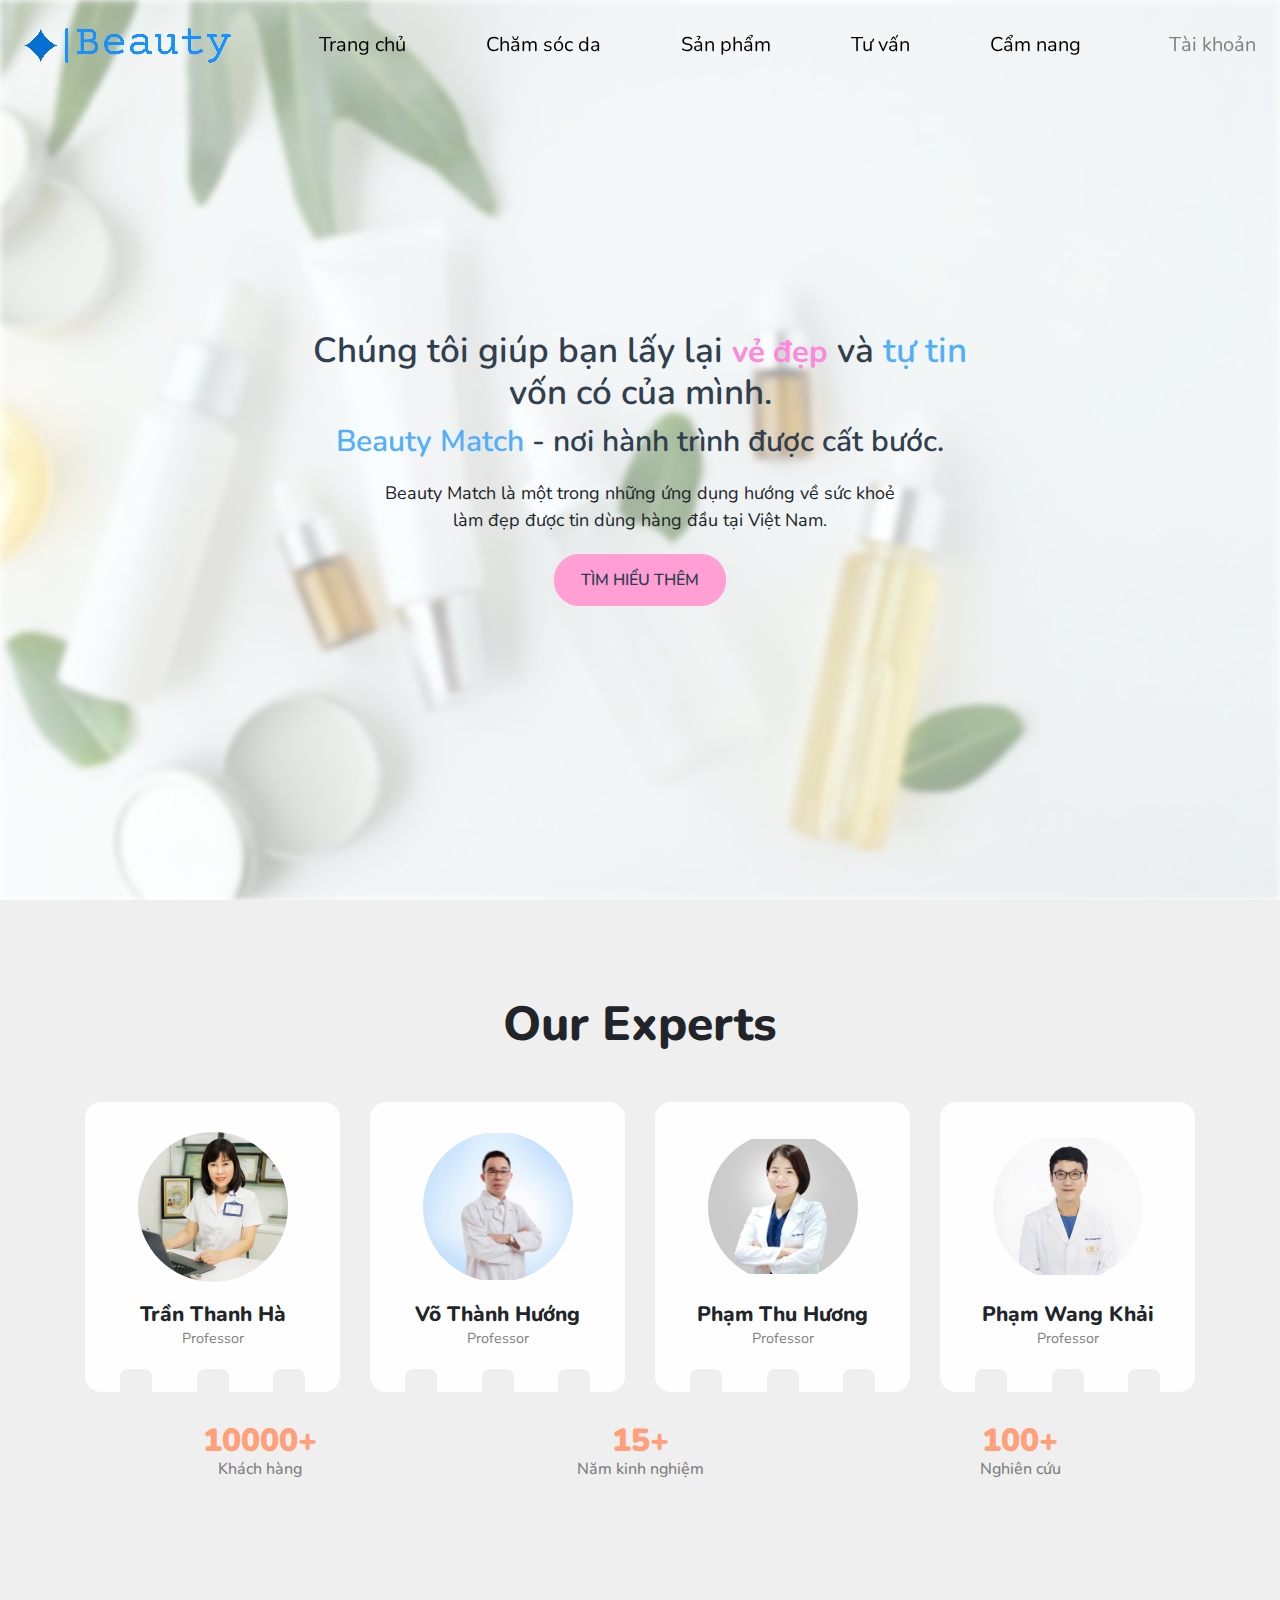
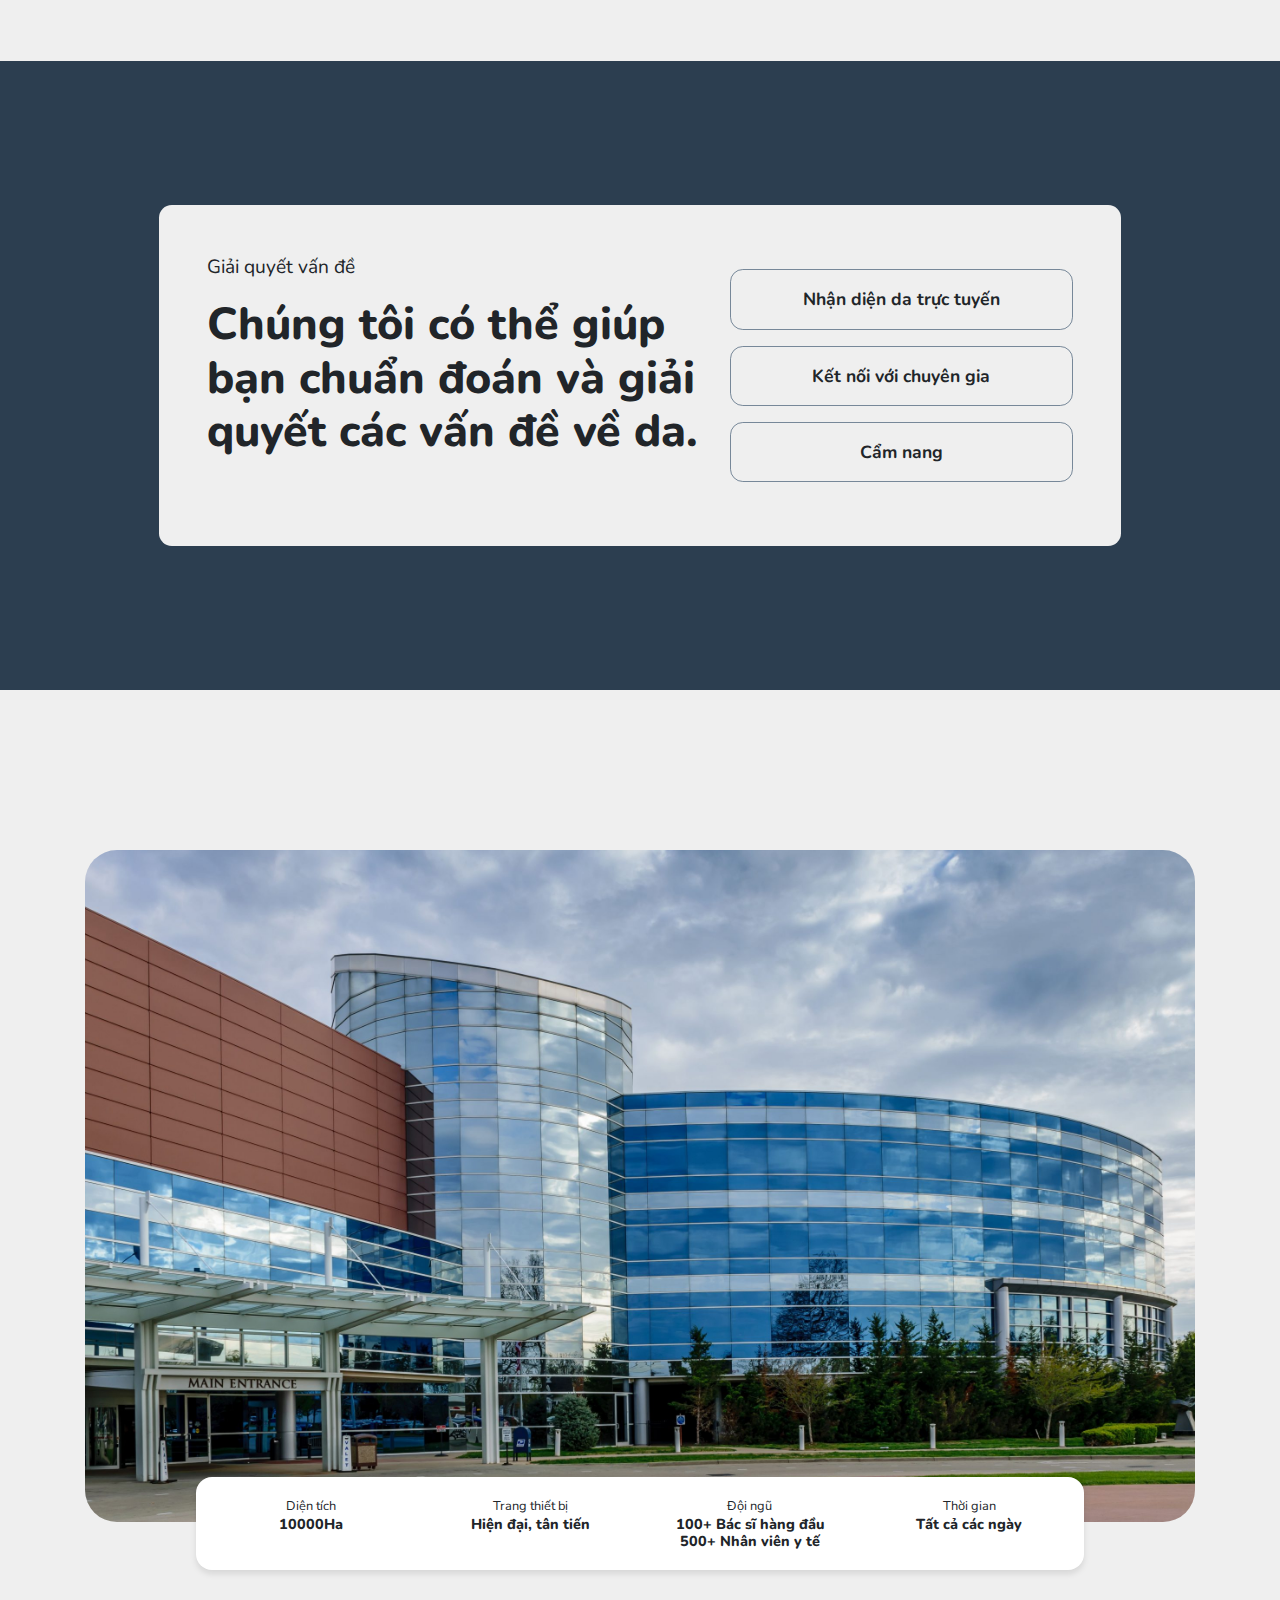
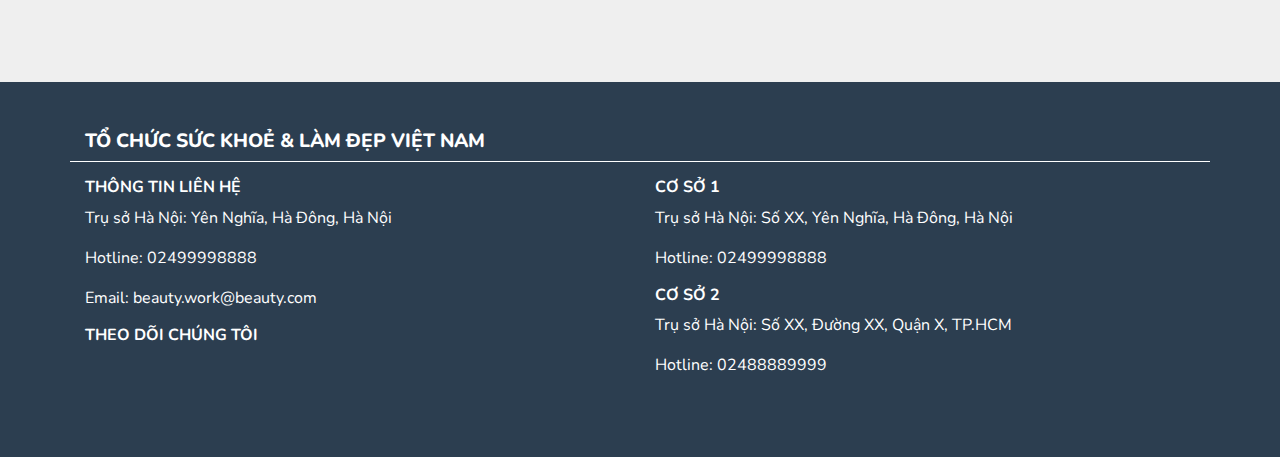
==== index.html @ 3e68f1be "update trang chu" ====
<!DOCTYPE html>
<html lang="en">

<head>
    <meta charset="UTF-8">
    <meta name="viewport" content="width=device-width, initial-scale=1.0">
    <title>Beauty</title>

    <!-- Link bootstrap and js -->
    <link rel="stylesheet" href="/assets/css/reset.css">
    <link rel="stylesheet" href="/assets/bootstrap/bootstrap.min.css">
    <script src="/assets/bootstrap/jquery.slim.min.js"></script>
    <script src="/assets/bootstrap/bootstrap.bundle.min.js"></script>
    <script src="/assets/js/script.js"></script>

    <!-- Link file css -->
    <link rel="stylesheet" href="assets/css/base.css">
    <link rel="stylesheet" href="assets/css/trangchu.css">

    <!-- Link Font -->
    <link rel="preconnect" href="https://fonts.googleapis.com">
    <link rel="preconnect" href="https://fonts.gstatic.com" crossorigin>
    <link href="https://fonts.googleapis.com/css2?family=Raleway:ital,wght@0,100..900;1,100..900&display=swap"
        rel="stylesheet">
    <link href="https://fonts.googleapis.com/css2?family=Nunito:ital,wght@0,200..1000;1,200..1000&display=swap"
        rel="stylesheet">
    <link
        href="https://fonts.googleapis.com/css2?family=Nunito:ital,wght@0,200..1000;1,200..1000&family=Playwrite+DE+Grund:wght@100..400&display=swap"
        rel="stylesheet">

    <!-- Other component -->
    <link rel="stylesheet" href="https://cdnjs.cloudflare.com/ajax/libs/font-awesome/6.6.0/css/all.min.css"
        integrity="sha512-Kc323vGBEqzTmouAECnVceyQqyqdsSiqLQISBL29aUW4U/M7pSPA/gEUZQqv1cwx4OnYxTxve5UMg5GT6L4JJg=="
        crossorigin="anonymous" referrerpolicy="no-referrer" />

</head>

<body>
    <header>
        <div class="inner-header">
            <div class="head-left">
                <a href="/"><img src="assets/images/logo1.png"></a>
            </div>

            <div class="head-mid">
                <ul>
                    <a href="/">
                        <li>Trang chủ</li>
                    </a>
                    <a href="/cham-soc-da/">
                        <li>Chăm sóc da</li>
                    </a>
                    <a href="/san-pham/">
                        <li>Sản phẩm</li>
                    </a>
                    <a href="/tu-van/">
                        <li>Tư vấn</li>
                    </a>
                    <a href="/cam-nang/">
                        <li>Cẩm nang</li>
                    </a>
                </ul>
            </div>

            <div class="head-right">
                <a href="">
                    <p>Tài khoản</p>
                </a>
            </div>

            <div id="menu" class="menu">
                <i class="fa-solid fa-bars"></i>
            </div>

            <div id="hMenu" class="hMenu">
                <ul>
                    <a href="/">
                        <li>Trang chủ</li>
                    </a>
                    <a href="/cham-soc-da/">
                        <li>Chăm sóc da</li>
                    </a>
                    <a href="/san-pham/">
                        <li>Sản phẩm</li>
                    </a>
                    <a href="/tu-van/">
                        <li>Tư vấn</li>
                    </a>
                    <a href="/cam-nang/">
                        <li>Cẩm nang</li>
                    </a>
                    <a href="">
                        <li>Tài khoản</li>
                    </a>
                </ul>
            </div>
        </div>
        <script>
            document.getElementById('menu').addEventListener('click', function () {
                var hMenu = document.getElementById('hMenu');
                event.stopPropagation();
                if (hMenu.style.display === 'block') {
                    hMenu.style.display = 'none';
                    var menuDiv = document.getElementById('menu');
                    menuDiv.innerHTML = '<i class="fa-solid fa-bars"></i>';
                } else {
                    hMenu.style.display = 'block';
                    var menuDiv = document.getElementById('menu');
                    menuDiv.innerHTML = '<i class="fa-solid fa-xmark"></i>';
                }
            });
        </script>
    </header>

    <main>
        <div class="section-one">
            <div class="container-md">
                <div class="inner-content">
                    <h3>Chúng tôi giúp bạn lấy lại <strong>vẻ đẹp</strong> và <span class="highlight-1">tự tin</span>
                        vốn có của mình.</h3>
                    <h4><span class="highlight-1">Beauty Match</span> - nơi hành trình được cất bước.</h4>
                    <p>Beauty Match là một trong những ứng dụng hướng về sức khoẻ làm đẹp được tin dùng hàng đầu tại
                        Việt Nam.</p>
                    <a href="">
                        <div class="button">TÌM HIỂU THÊM</div>
                    </a>
                </div>
            </div>
        </div>

        <div class="section-two">
            <div class="container-md">
                <div class="inner-content">
                    <h2>Our Experts</h2>
                    <div class="row">
                        <div class="col-xl-3 col-lg-6 col-md-6 col-sm-12">
                            <div class="item">
                                <img src="/assets/images/professor-1.jpg" alt="">
                                <h4>Trần Thanh Hà</h4>
                                <p>Professor</p>
                                <ul>
                                    <a href="">
                                        <li><i class="fa-brands fa-facebook-f"></i></li>
                                    </a>
                                    <a href="">
                                        <li><i class="fa-brands fa-instagram"></i></li>
                                    </a>
                                    <a href="">
                                        <li><i class="fa-regular fa-envelope"></i></li>
                                    </a>
                                </ul>
                            </div>
                        </div>
                        <div class="col-xl-3 col-lg-6 col-md-6 col-sm-12">
                            <div class="item">
                                <img src="/assets/images/professor-2.jpg" alt="">
                                <h4>Võ Thành Hướng</h4>
                                <p>Professor</p>
                                <ul>
                                    <a href="">
                                        <li><i class="fa-brands fa-facebook-f"></i></li>
                                    </a>
                                    <a href="">
                                        <li><i class="fa-brands fa-instagram"></i></li>
                                    </a>
                                    <a href="">
                                        <li><i class="fa-regular fa-envelope"></i></li>
                                    </a>
                                </ul>
                            </div>
                        </div>
                        <div class="col-xl-3 col-lg-6 col-md-6 col-sm-12">
                            <div class="item">
                                <img src="/assets/images/professor-3.jpg" alt="">
                                <h4>Phạm Thu Hương</h4>
                                <p>Professor</p>
                                <ul>
                                    <a href="">
                                        <li><i class="fa-brands fa-facebook-f"></i></li>
                                    </a>
                                    <a href="">
                                        <li><i class="fa-brands fa-instagram"></i></li>
                                    </a>
                                    <a href="">
                                        <li><i class="fa-regular fa-envelope"></i></li>
                                    </a>
                                </ul>
                            </div>
                        </div>
                        <div class="col-xl-3 col-lg-6 col-md-6 col-sm-12">
                            <div class="item">
                                <img src="/assets/images/professor-4.jpg" alt="">
                                <h4>Phạm Wang Khải</h4>
                                <p>Professor</p>
                                <ul>
                                    <a href="">
                                        <li><i class="fa-brands fa-facebook-f"></i></li>
                                    </a>
                                    <a href="">
                                        <li><i class="fa-brands fa-instagram"></i></li>
                                    </a>
                                    <a href="">
                                        <li><i class="fa-regular fa-envelope"></i></li>
                                    </a>
                                </ul>
                            </div>
                        </div>
                    </div>
                    <div class="more-info">
                        <div class="row">
                            <div class="col-xl-4 col-lg-4 col-md-4 col-sm-4">
                                <h3>10000+</h3>
                                <h4>Khách hàng</h4>
                            </div>
                            <div class="col-xl-4 col-lg-4 col-md-4 col-sm-4">
                                <h3>15+</h3>
                                <h4>Năm kinh nghiệm</h4>
                            </div>
                            <div class="col-xl-4 col-lg-4 col-md-4 col-sm-4">
                                <h3>100+</h3>
                                <h4>Nghiên cứu</h4>
                            </div>
                        </div>
                    </div>
                </div>
            </div>
        </div>

        <div class="section-three">
            <div class="container-md">
                <div class="inner-content">
                    <div class="row">
                        <div class="col-xl-7 col-lg-7 col-md-12 col-sm-12 col-12">
                            <div class="left">
                                <p>Giải quyết vấn đề</p>
                                <h2>Chúng tôi có thể giúp bạn chuẩn đoán và giải quyết các vấn đề về da.</h2>
                            </div>
                        </div>
                        <div class="col-xl-5 col-lg-5 col-md-12 col-sm-12 col-12">
                            <div class="right">
                                <a href="">
                                    <div class="problems"><i class="fa-brands fa-connectdevelop"></i>
                                        <p> Nhận diện da trực
                                            tuyến</p><i class="fa-solid fa-arrow-right"></i>
                                    </div>
                                </a>
                                <a href="">
                                    <div class="problems"><i class="fa-solid fa-link"></i>
                                        <p> Kết nối với chuyên gia</p><i class="fa-solid fa-arrow-right"></i>
                                    </div>
                                </a>
                                <a href="">
                                    <div class="problems"><i class="fa-solid fa-book"></i>
                                        <p>Cẩm nang</p><i class="fa-solid fa-arrow-right"></i>
                                    </div>
                                </a>
                            </div>
                        </div>
                    </div>
                </div>
            </div>
        </div>
        <div class="section-four">
            <div class="container-md">
                <div class="inner-content">
                    <div class="img"><img src="/assets/images/hospital.jpeg" alt=""></div>
                    <div class="details">
                        <div class="inner-details">
                            <div class="row">
                                <div class="col-xl-3 col-lg-3 col-md-3 col-sm-3 col-3">
                                    <p>Diện tích</p>
                                    <h4>10000Ha</h4>
                                </div>
                                <div class="col-xl-3 col-lg-3 col-md-3 col-sm-3 col-3">
                                    <p>Trang thiết bị</p>
                                    <h4>Hiện đại, tân tiến</h4>
                                </div>
                                <div class="col-xl-3 col-lg-3 col-md-3 col-sm-3 col-3">
                                    <p>Đội ngũ</p>
                                    <h4>100+ Bác sĩ hàng đầu</h4>
                                    <h4>500+ Nhân viên y tế</h4>
                                </div>
                                <div class="col-xl-3 col-lg-3 col-md-3 col-sm-3 col-3">
                                    <p>Thời gian</p>
                                    <h4>Tất cả các ngày</h4>
                                </div>
                            </div>
                        </div>
                    </div>
                </div>
            </div>
        </div>
    </main>

    <footer>
        <div class="inner-content">
            <div class="container-md">
                <h3>TỔ CHỨC SỨC KHOẺ & LÀM ĐẸP VIỆT NAM</h3>
                <div class="row">
                    <div class="col-xl-6 col-lg-6 col-md-6 col-sm-6">
                        <h4>THÔNG TIN LIÊN HỆ</h4>
                        <p> <i class="fa-solid fa-location-dot"></i> Trụ sở Hà Nội: Yên Nghĩa, Hà Đông, Hà Nội</p>
                        <p><i class="fa-solid fa-phone"></i> Hotline: 02499998888</p>
                        <p><i class="fa-solid fa-envelope"></i> Email: beauty.work@beauty.com</p>
                        <h4>THEO DÕI CHÚNG TÔI</h4>
                        <div class="contact">
                            <a href=""><i class="fa-brands fa-facebook"></i></a>
                            <a href=""><i class="fa-brands fa-instagram"></i></a>
                        </div>
                    </div>
                    <div class="col-xl-6 col-lg-6 col-md-6 col-sm-6">
                        <h4>CƠ SỞ 1</h4>
                        <p><i class="fa-solid fa-location-dot"></i> Trụ sở Hà Nội: Số XX, Yên Nghĩa, Hà Đông, Hà Nội</p>
                        <p><i class="fa-solid fa-phone"></i> Hotline: 02499998888</p>
                        <h4>CƠ SỞ 2</h4>
                        <p><i class="fa-solid fa-location-dot"></i> Trụ sở Hà Nội: Số XX, Đường XX, Quận X, TP.HCM</p>
                        <p><i class="fa-solid fa-phone"></i> Hotline: 02488889999</p>
                    </div>
                </div>
            </div>
        </div>
    </footer>
</body>

</html>
---- assets/css/base.css ----
* {
    /* font-family: "Playwrite DE Grund", cursive; */
    font-family: "Nunito", sans-serif;
    font-optical-sizing: auto;
    box-sizing: border-box;
}

a {
    text-decoration: none !important;
    color: inherit !important;
}

ul li {
    list-style-type: none;
}

:root {
    --color-main: #FFE4E3;
    --color-primary: #EFEFEF;
    --color-text: #808080;
    --color-text-prim: lightcoral;
    --color-white: #FEFEFE;
    --color-dark: #31363B;
    --color-br-dark: #2C3E50;
}
---- assets/css/trangchu.css ----
/* Header */
header {
    background-color: transparent;
    position: fixed;
    top: 0;
    width: 100%;
    margin: 0;
    z-index: 1000;
    transition: background-color 0.6s ease;
}

header.scrolled {
    background-color: #EFEFEF;
    box-shadow: 0 1px 3px 0 rgb(0 0 0 / 20%);
}

header .inner-header {
    display: flex;
    justify-content: space-around;
    flex-direction: row;
    margin: 0;
    padding: 0;
}

header .inner-header a {
    text-decoration: none;
}

header ul {
    margin: 0;
    padding: 0;
}

header .head-left img {
    padding: 27.5px 0px;
}

header .head-mid ul {
    display: flex;
    flex-direction: row;
}

header .head-mid ul li:hover {
    background-color: var(--color-main);
    transition: 0.5s;
}

header .head-mid ul li {
    padding: 30px 40px;
    font-size: 20px;
    color: black;
}

header .head-right {
    display: flex;
    align-items: center;
}

header .head-right p {
    margin: 0;
    font-size: 20px;
    color: var(--color-text);
    justify-content: center;
}

header .head-right p:hover {
    color: black;
    transition: 0.5s;
}

header .inner-header .hMenu {
    display: none;
    top: 100%;
    width: 100%;
    margin: auto;
    z-index: 1000;
    background-color: var(--color-primary);
    border: 2px solid var(--color-white-hover);
    border-radius: 8px;
    position: absolute;
    text-align: center;
}

header .inner-header .hMenu ul {
    padding: 0;
}

header .inner-header .hMenu ul li {
    padding: 1rem 0;
    border-top: 1px solid lightgray;
    margin: 0 40px;
}

header .inner-header .menu {
    font-weight: 700;
    font-size: 30px;
    padding: 27.5px 0.5rem;
    display: none;
}

@media (max-width : 1199.98px) {
    header .inner-header .head-mid {
        display: none;
    }

    header .inner-header .head-right {
        display: none;
    }

    header .inner-header .menu {
        display: block;
    }
}

@media (max-width : 991.98px) {}

/* End Header */

/* Section One */
.section-one {
    position: relative;
    padding-top: 80px;
    background-size: cover;
    width: 100vw;
    height: 100vh;
}

.section-one::before {
    content: "";
    position: absolute;
    top: 0;
    left: 0;
    right: 0;
    bottom: 0;
    background-image: url("/assets/images/background.jpg");
    background-size: cover;
    background-position: center;
    opacity: 0.4;
    filter: blur(3px);
    z-index: -1;
    /* Đặt dưới nội dung */
}

.section-one .inner-content {
    padding-top: 250px;
    max-width: 60%;
    margin: auto;
    display: flex;
    flex-direction: column;
    align-items: center;
    text-align: center;
}

.section-one .inner-content h3 {
    margin: 0;
    padding: 0;
    margin-bottom: 10px;
    font-size: 35px;
    font-weight: 600;
    color: #313f4e;
}

.section-one .inner-content h4 {
    margin: 0;
    padding: 0;
    margin-bottom: 10px;
    font-size: 30px;
    font-weight: 600;
    color: #313f4e;
}

.section-one .inner-content p {
    max-width: 80%;
    margin: auto;
    margin-top: 10px;
    padding: 0;
    font-size: 18px;
}

.section-one .inner-content strong {
    font-size: 31px;
    font-weight: 700;
    color: #fc8ada;
}

.section-one .inner-content .highlight-1 {
    color: #53affa;
}

.section-one .button {
    padding: 13px 26px;
    background-color: #ff9fd4;
    border: 1px solid #ff9fd4;
    border-radius: 25px;
    margin-top: 20px;
    font-weight: 600;
    font-size: 16px;
    color: #2C3E50;
}

.section-one .button:hover {
    background-color: #EFF2F1;
    border: 1px solid gray;
    transition: 0.3s;
}

/* End Section One */

/* Section Two */
.section-two {
    background-color: var(--color-primary);
}

.section-two .inner-content {
    padding: 6rem 0;
    padding-bottom: 9rem;
}

.section-two h2 {
    text-align: center;
    font-weight: 800;
    font-size: 3rem;
    margin-bottom: 3rem;
}

.section-two .inner-content .item {
    background-color: var(--color-white);
    border-radius: 1rem;
    display: flex;
    flex-direction: column;
    align-items: center;
}

.section-two .inner-content .row:first-of-type {
    margin-bottom: 30px;
}

.section-two .inner-content .item h4 {
    font-size: 1.3rem;
    font-weight: 800;
    margin-bottom: 1px;
}

.section-two .inner-content .item p {
    font-size: 0.9rem;
    margin-bottom: 20px;
    color: var(--color-text);
}

.section-two .inner-content .item img {
    width: 150px;
    height: 150px;
    border-radius: 50%;
    object-fit: contain;
    margin-top: 30px;
    margin-bottom: 20px;
}

.section-two .inner-content .item ul {
    width: 90%;
    display: flex;
    flex-direction: row;
    justify-content: space-around;
    margin: 0;
    padding: 0;
}

.section-two .inner-content .item ul li {
    padding: 0.7rem 1rem;
    border-radius: 8px 8px 0 0;
    background-color: var(--color-primary);
}

.section-two .more-info {
    text-align: center;
}

.section-two .more-info h3 {
    font-size: 2rem;
    font-weight: 900;
    color: lightsalmon;
    margin: 0;
}

.section-two .more-info h4 {
    font-size: 1rem;
    color: var(--color-text);
}

@media (max-width: 1199.98px) {
    .section-two .inner-content .item {
        margin-bottom: 30px;
    }
}

@media (max-width: 767.98px) {
    .section-two .inner-content .item ul li {
        padding: 1rem 4rem;
    }
}

/* End Section Two */

/* Section Three */
.section-three {
    background-color: var(--color-br-dark);
    padding: 9rem;
}

.section-three .inner-content {
    background-color: var(--color-primary);
    padding: 3rem;
    border-radius: 0.8rem;
}
.section-three .inner-content .left p{
    font-size: 1.2rem;
}
.section-three .inner-content .left h2{
    font-size: 2.8rem;
    font-weight: 800;
}
.section-three .inner-content .problems {
    padding: 1rem;
    border-radius: 0.8rem;
    border: 1px solid lightslategray;
    margin-top: 1rem;
    margin-bottom: 1rem;
    display: flex;
    flex-direction: row;
    justify-content: space-between;
    align-items: center;
}
.section-three .inner-content .problems:hover{
    background-color:var(--color-dark);
    color: var(--color-main);
    transition: 0.6s;
}
.section-three .inner-content .problems i{
    font-size: 1.5rem;
}
.section-three .inner-content .problems p{
    padding: 0;
    margin: 0;
    font-weight: 700;
    font-size: 1.1rem;
}
/* End Section Three */

/* Section Four */
.section-four{
    background-color: var(--color-primary);
}
.section-four .inner-content{
    padding: 10rem 0;
}
.section-four .inner-content img{
    object-fit: cover;
    max-width: 100%;
    max-height: 30%;
    border-radius: 2rem;
}
.section-four .inner-content{
    position: relative;
}
.section-four .img {
    position: relative;
    z-index: 1;
}
.section-four .details {
    position: absolute;
    left: 50%;
    transform: translateX(-50%);
    width: 80%;
    background-color: white;
    padding: 20px;
    border-radius: 1rem;
    bottom: 7rem;
    text-align: center;
    z-index: 2;
    box-shadow: 0 4px 6px rgba(0, 0, 0, 0.1);
}
.section-four .inner-content p{
    font-size: 0.8rem;
    margin: 0;
}
.section-four .inner-content h4{
    font-size: 0.9rem;
    font-weight: 800;
    margin: 0;
}
/* End Section Four */

/* Footer */
footer {
    padding: 3rem 0rem;
    background-color: #2C3E50;
}

footer h3 {
    font-size: 1.2rem;
    font-weight: 800;
    color: white;
}

footer .row {
    border-top: 1px solid white;
    padding: 1rem 0;
    color: white;
    font-size: 1rem;
}

footer .row h4 {
    font-size: 1rem;
    font-weight: 700;
}

footer .row .contact {
    display: flex;
    flex-direction: row;
}

footer .row .contact i {
    padding-right: 0.8rem;
    font-size: 1.5rem;
}

/* End Footer */
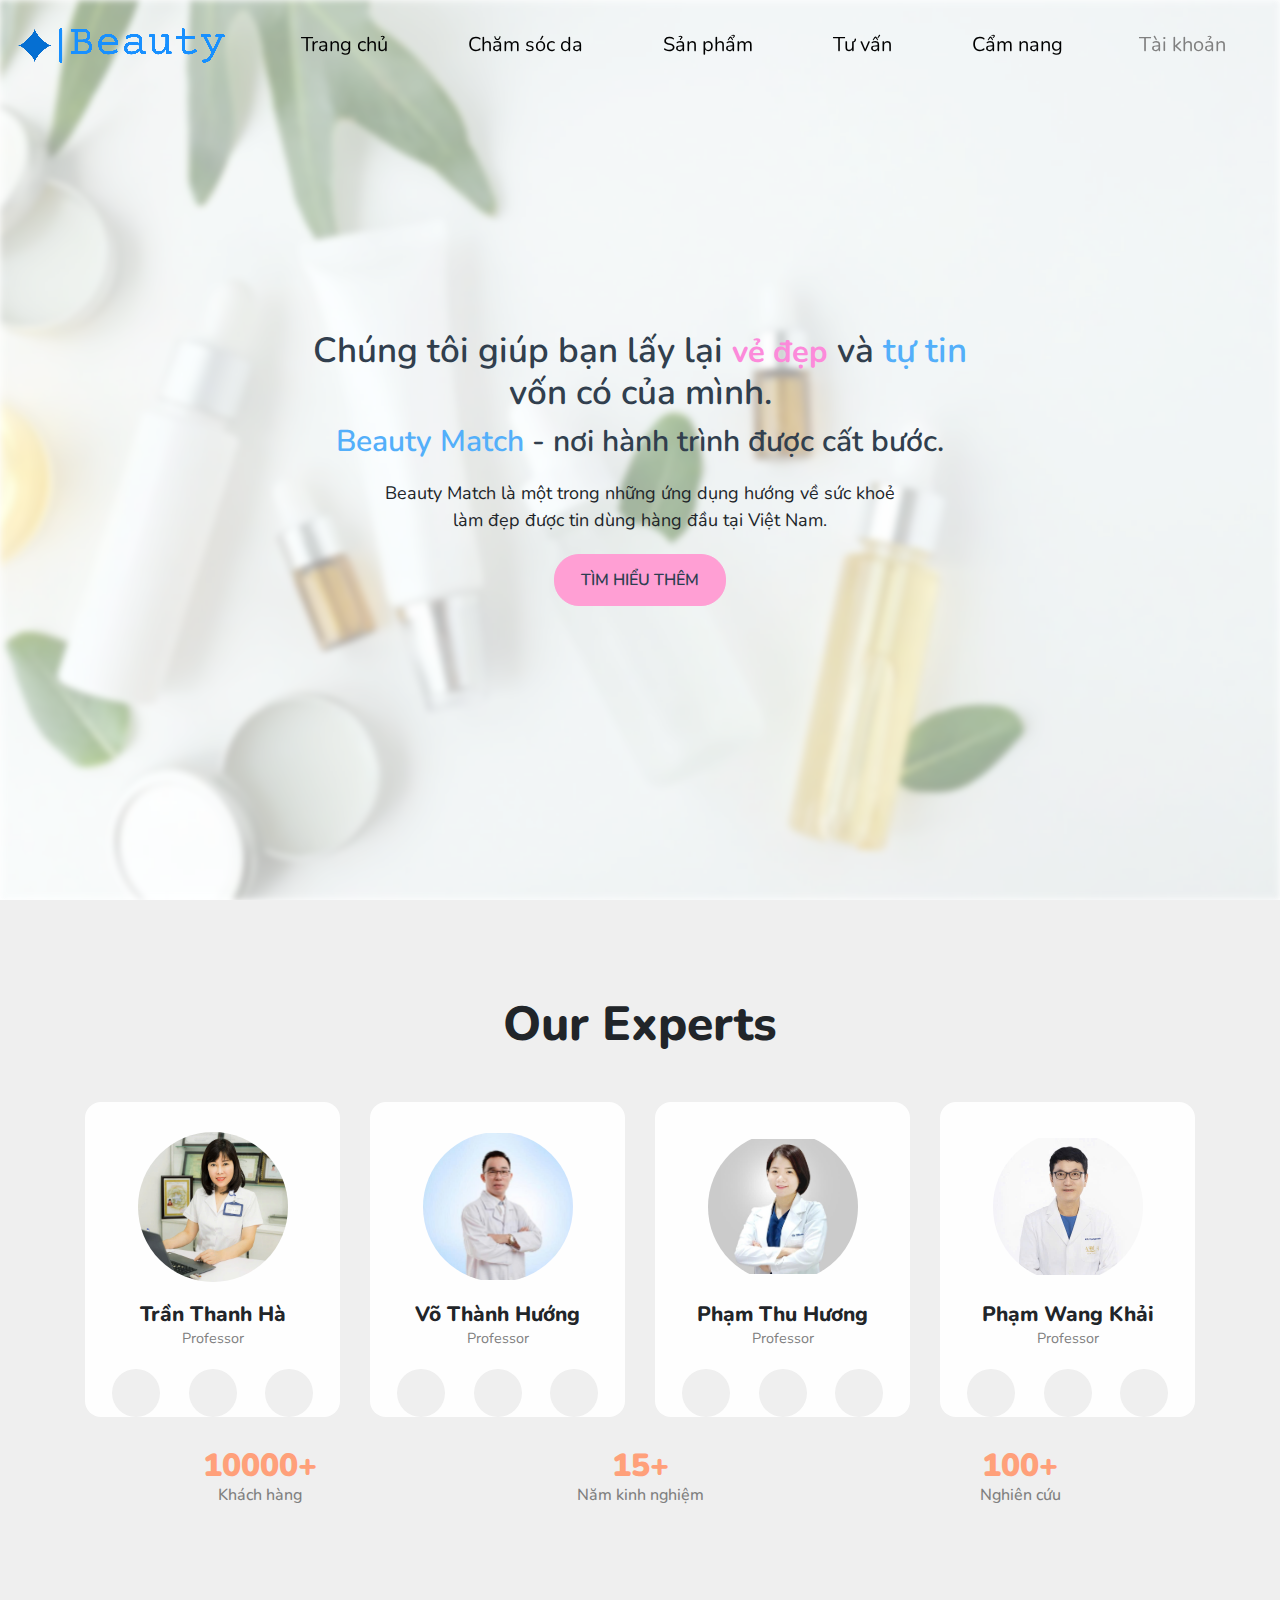
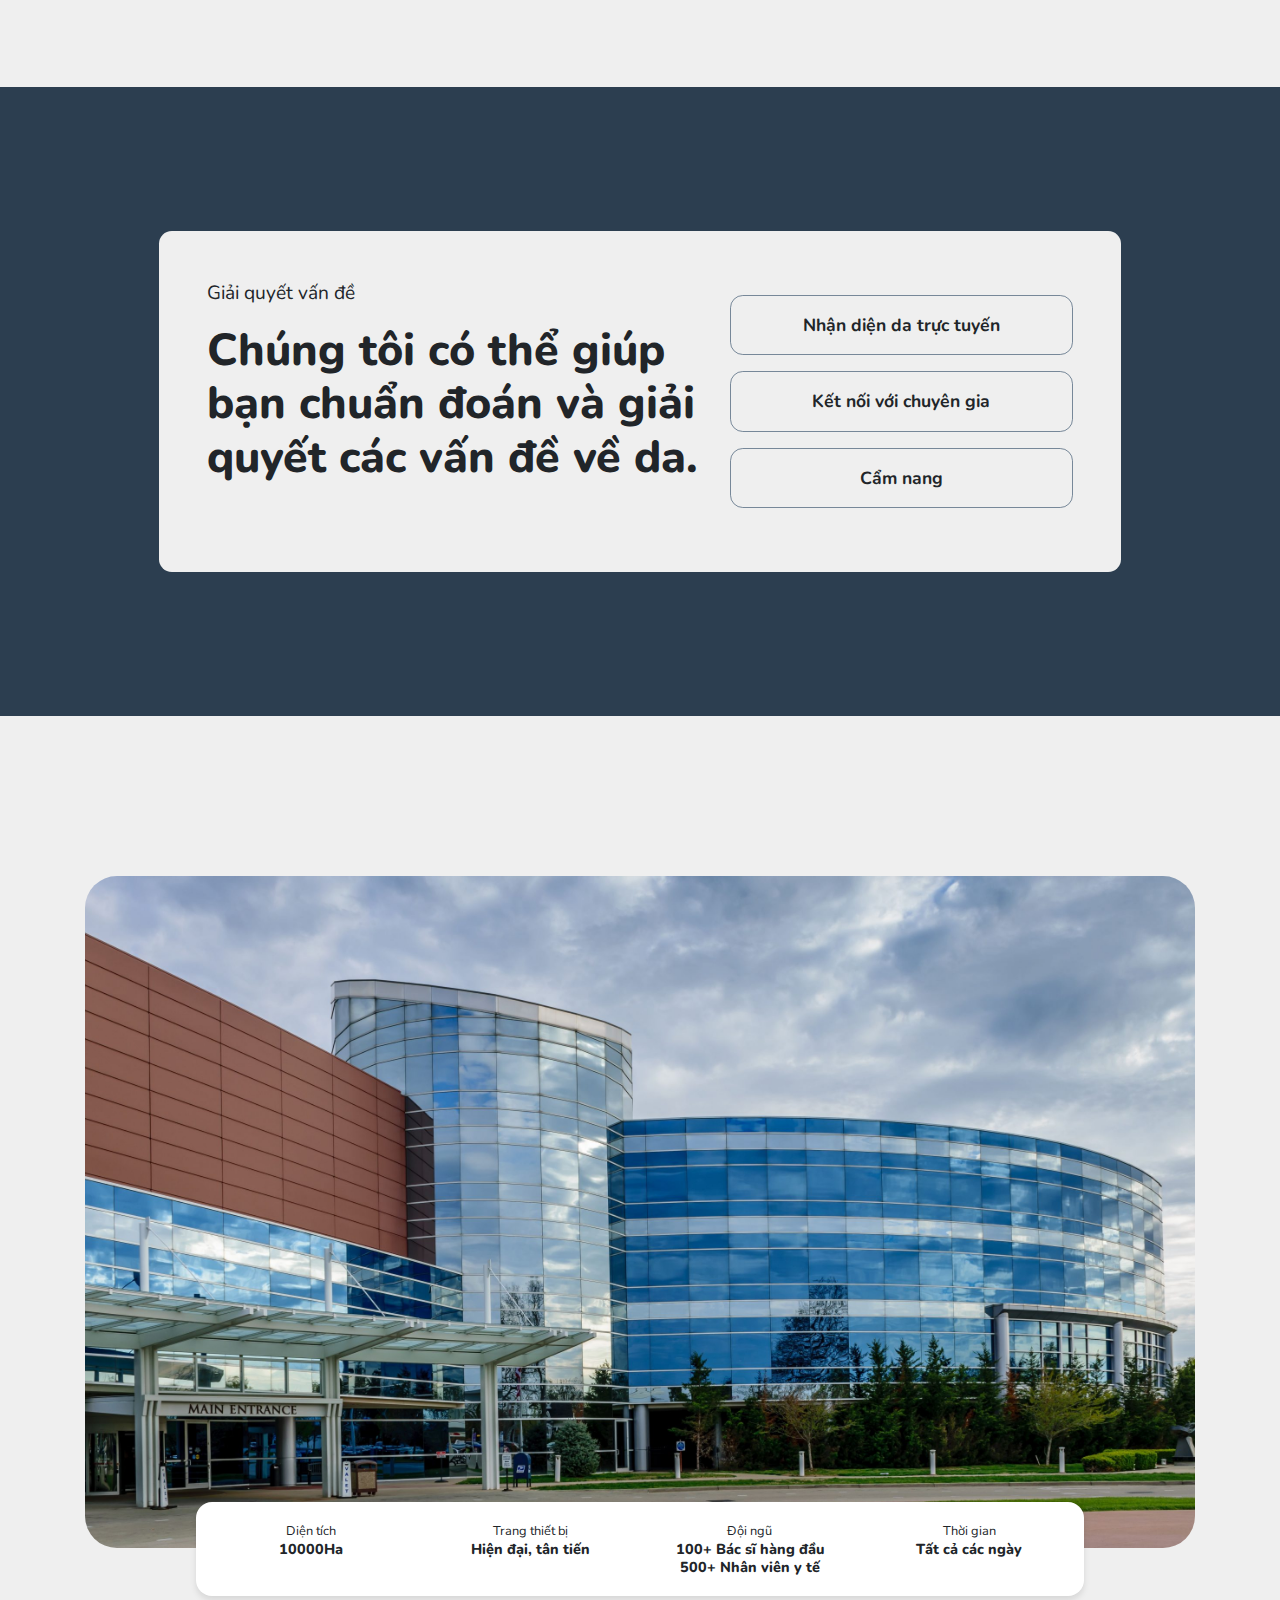
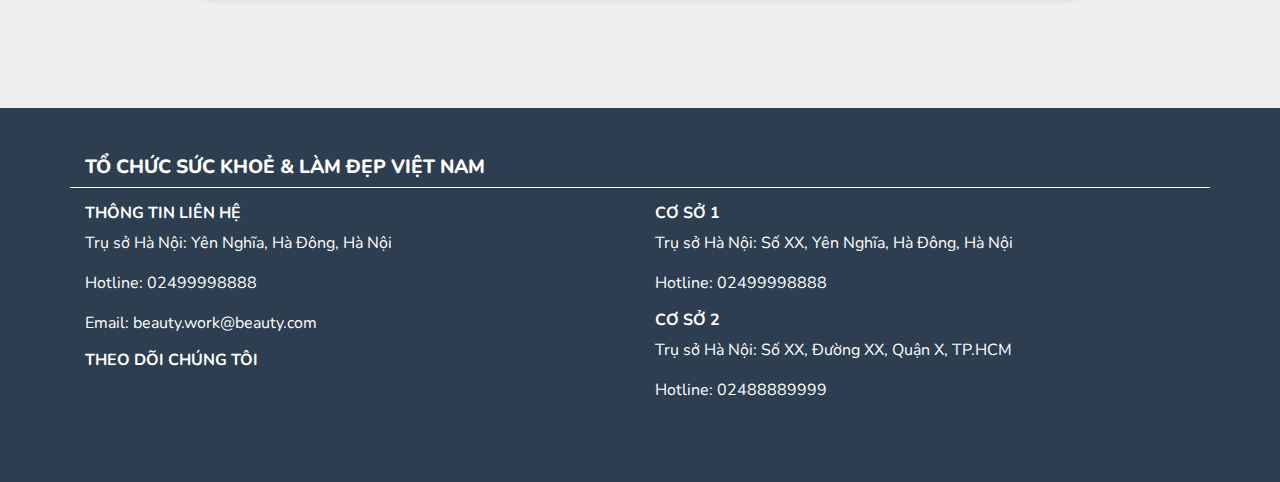
==== commit faa48401: "fix responsive" ====
--- a/index.html
+++ b/index.html
@@ -95,20 +95,7 @@
                 </ul>
             </div>
         </div>
-        <script>
-            document.getElementById('menu').addEventListener('click', function () {
-                var hMenu = document.getElementById('hMenu');
-                event.stopPropagation();
-                if (hMenu.style.display === 'block') {
-                    hMenu.style.display = 'none';
-                    var menuDiv = document.getElementById('menu');
-                    menuDiv.innerHTML = '<i class="fa-solid fa-bars"></i>';
-                } else {
-                    hMenu.style.display = 'block';
-                    var menuDiv = document.getElementById('menu');
-                    menuDiv.innerHTML = '<i class="fa-solid fa-xmark"></i>';
-                }
-            });
+        <script src="/assets/js/script.js">
         </script>
     </header>
 
@@ -122,7 +109,7 @@
                     <p>Beauty Match là một trong những ứng dụng hướng về sức khoẻ làm đẹp được tin dùng hàng đầu tại
                         Việt Nam.</p>
                     <a href="">
-                        <div class="button">TÌM HIỂU THÊM</div>
+                        <div class="button"><a href="/cham-soc-da/">TÌM HIỂU THÊM</a></div>
                     </a>
                 </div>
             </div>
@@ -238,18 +225,18 @@
                         </div>
                         <div class="col-xl-5 col-lg-5 col-md-12 col-sm-12 col-12">
                             <div class="right">
-                                <a href="">
+                                <a href="/cham-soc-da/">
                                     <div class="problems"><i class="fa-brands fa-connectdevelop"></i>
                                         <p> Nhận diện da trực
                                             tuyến</p><i class="fa-solid fa-arrow-right"></i>
                                     </div>
                                 </a>
-                                <a href="">
+                                <a href="/tu-van/">
                                     <div class="problems"><i class="fa-solid fa-link"></i>
                                         <p> Kết nối với chuyên gia</p><i class="fa-solid fa-arrow-right"></i>
                                     </div>
                                 </a>
-                                <a href="">
+                                <a href="/cam-nang/">
                                     <div class="problems"><i class="fa-solid fa-book"></i>
                                         <p>Cẩm nang</p><i class="fa-solid fa-arrow-right"></i>
                                     </div>
--- a/assets/css/trangchu.css
+++ b/assets/css/trangchu.css
@@ -94,10 +94,14 @@
 header .inner-header .menu {
     font-weight: 700;
     font-size: 30px;
-    padding: 27.5px 0.5rem;
     display: none;
-}
-
+    display: block;
+    margin-top: auto;
+    margin-bottom: auto;
+}
+header .inner-header .menu i{
+    padding: 0;
+}
 @media (max-width : 1199.98px) {
     header .inner-header .head-mid {
         display: none;
@@ -107,12 +111,23 @@
         display: none;
     }
 
-    header .inner-header .menu {
-        display: block;
-    }
-}
-
-@media (max-width : 991.98px) {}
+    header .head-left img{
+        margin: auto;
+        width: 80%;
+        height: auto;
+        padding: 1.5rem 0;
+    }
+}
+
+@media (max-width: 767.98px){
+    header .inner-header .menu{
+        font-size: 1.5rem;
+    }
+    header .head-left img{
+        width: 60%;
+        padding: 1rem 0;
+    }
+}
 
 /* End Header */
 
@@ -120,8 +135,8 @@
 .section-one {
     position: relative;
     padding-top: 80px;
-    background-size: cover;
-    width: 100vw;
+    background-size: contain;
+    width: 100%;
     height: 100vh;
 }
 
@@ -138,7 +153,6 @@
     opacity: 0.4;
     filter: blur(3px);
     z-index: -1;
-    /* Đặt dưới nội dung */
 }
 
 .section-one .inner-content {
@@ -203,7 +217,6 @@
     border: 1px solid gray;
     transition: 0.3s;
 }
-
 /* End Section One */
 
 /* Section Two */
@@ -266,9 +279,13 @@
 }
 
 .section-two .inner-content .item ul li {
-    padding: 0.7rem 1rem;
-    border-radius: 8px 8px 0 0;
+    width: 3rem;
+    height: 3rem;
+    border-radius: 50%;
     background-color: var(--color-primary);
+    display: flex;
+    justify-content: center;
+    align-items: center;
 }
 
 .section-two .more-info {
@@ -285,18 +302,6 @@
 .section-two .more-info h4 {
     font-size: 1rem;
     color: var(--color-text);
-}
-
-@media (max-width: 1199.98px) {
-    .section-two .inner-content .item {
-        margin-bottom: 30px;
-    }
-}
-
-@media (max-width: 767.98px) {
-    .section-two .inner-content .item ul li {
-        padding: 1rem 4rem;
-    }
 }
 
 /* End Section Two */
@@ -390,6 +395,89 @@
 }
 /* End Section Four */
 
+/* Responsive for homepage */
+
+@media (max-width: 1199.98px) {
+    .section-two .inner-content .item {
+        margin-bottom: 30px;
+    }
+}
+@media (max-width: 991.98px){
+    .section-four .details{
+        display: none;
+    }
+    .section-four .inner-content{
+        padding: 4rem 0;
+    }
+}
+@media (max-width: 767.98px) {
+    .section-one{
+        height: 80vh;
+    }
+    .section-one .inner-content{
+        padding: 4rem 0;
+        max-width: 70%;
+    }
+    .section-one .inner-content h3, .section-one .inner-content strong{
+        font-size: 1.5rem;
+    }
+    .section-one .inner-content h4, .section-one .inner-content .highlight-1{
+        font-size: 1.3rem;
+    }
+    .section-one .inner-content p{
+        font-size: 1.2rem;
+    }
+    .section-two .inner-content{
+        padding: 3rem 0;
+        padding-bottom: 1rem;
+    }
+    .section-two .inner-content h2{
+        font-size: 2rem;
+    }
+    .section-two .more-info h3{
+        margin-bottom: 1rem;
+    }
+    .section-three{
+        padding: 4rem;
+    }
+    .section-three .inner-content .left h2{
+        font-size: 2.3rem;
+    }
+    .section-three .right p{
+        font-size: 0.8rem;
+    }
+
+    .section-four .inner-content{
+        padding: 1rem 0;
+        /* padding: 0; */
+    }
+    .section-four img{
+        width: 100%;
+        height: 140%;
+    }
+}
+@media (max-width: 575.98px){
+    .section-one .inner-content{
+        max-width: 90%;
+    }
+    .section-three{
+        padding: 3rem 1rem;
+    }
+    .section-three .inner-content{
+        padding: 1.5rem;
+    }
+    .section-three .inner-content .left h2{
+        font-size: 1.8rem;
+    }
+    .section-three .right .problems p{
+        font-size: 0.9rem;
+    }
+    .section-three .right .problems i{
+        font-size: 1.2rem;
+    }
+}
+/* End Responsive for homepage */
+
 /* Footer */
 footer {
     padding: 3rem 0rem;
@@ -423,5 +511,27 @@
     padding-right: 0.8rem;
     font-size: 1.5rem;
 }
-
+@media(max-width: 767.98px){
+    footer{
+        padding: 2.5rem;
+    }
+    footer h3{
+        font-size: 1rem;
+    }
+    footer h4{
+        font-size: 0.8rem;
+    }
+    footer p{
+        font-size: 0.6rem;
+    }
+}
+@media(max-width: 575.98px){
+    footer .row .contact{
+        margin-bottom: 1rem;
+    }
+    footer{
+        padding: 1rem;
+        padding-bottom: 0;
+    }
+}
 /* End Footer */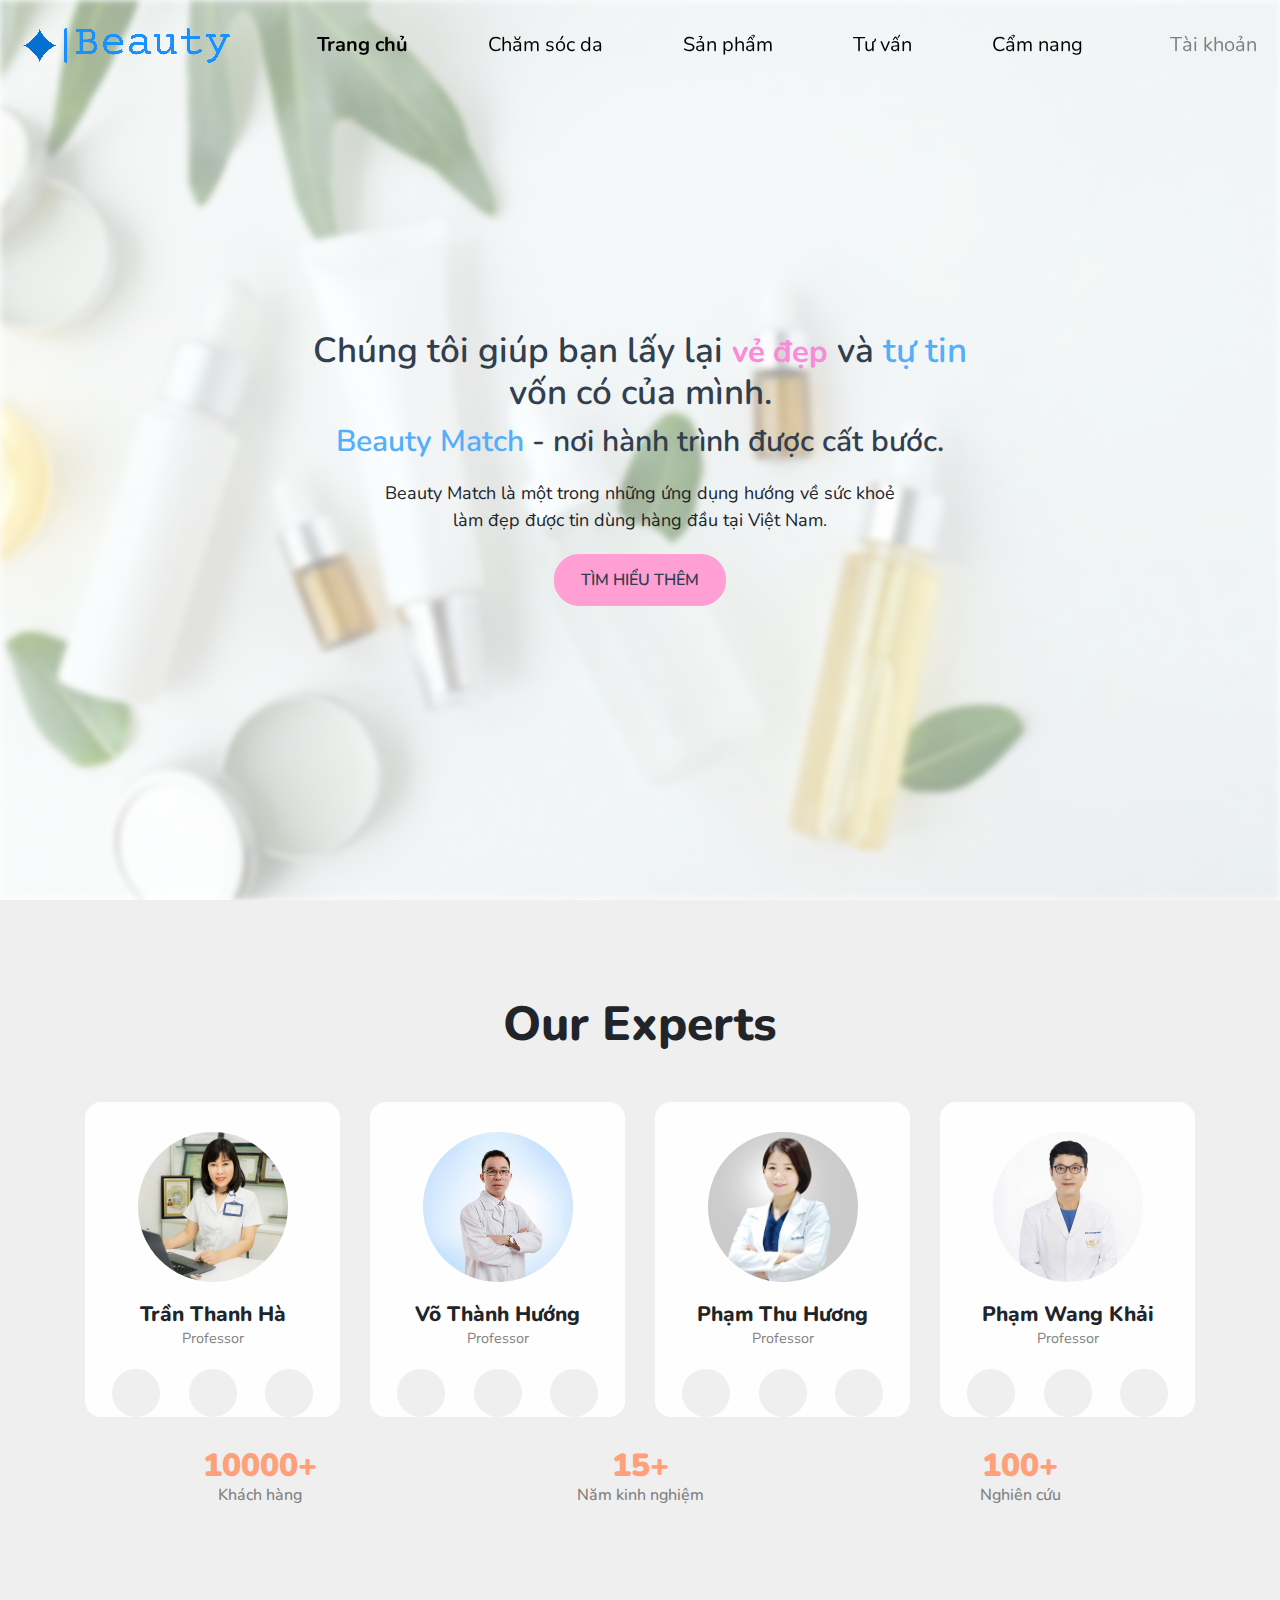
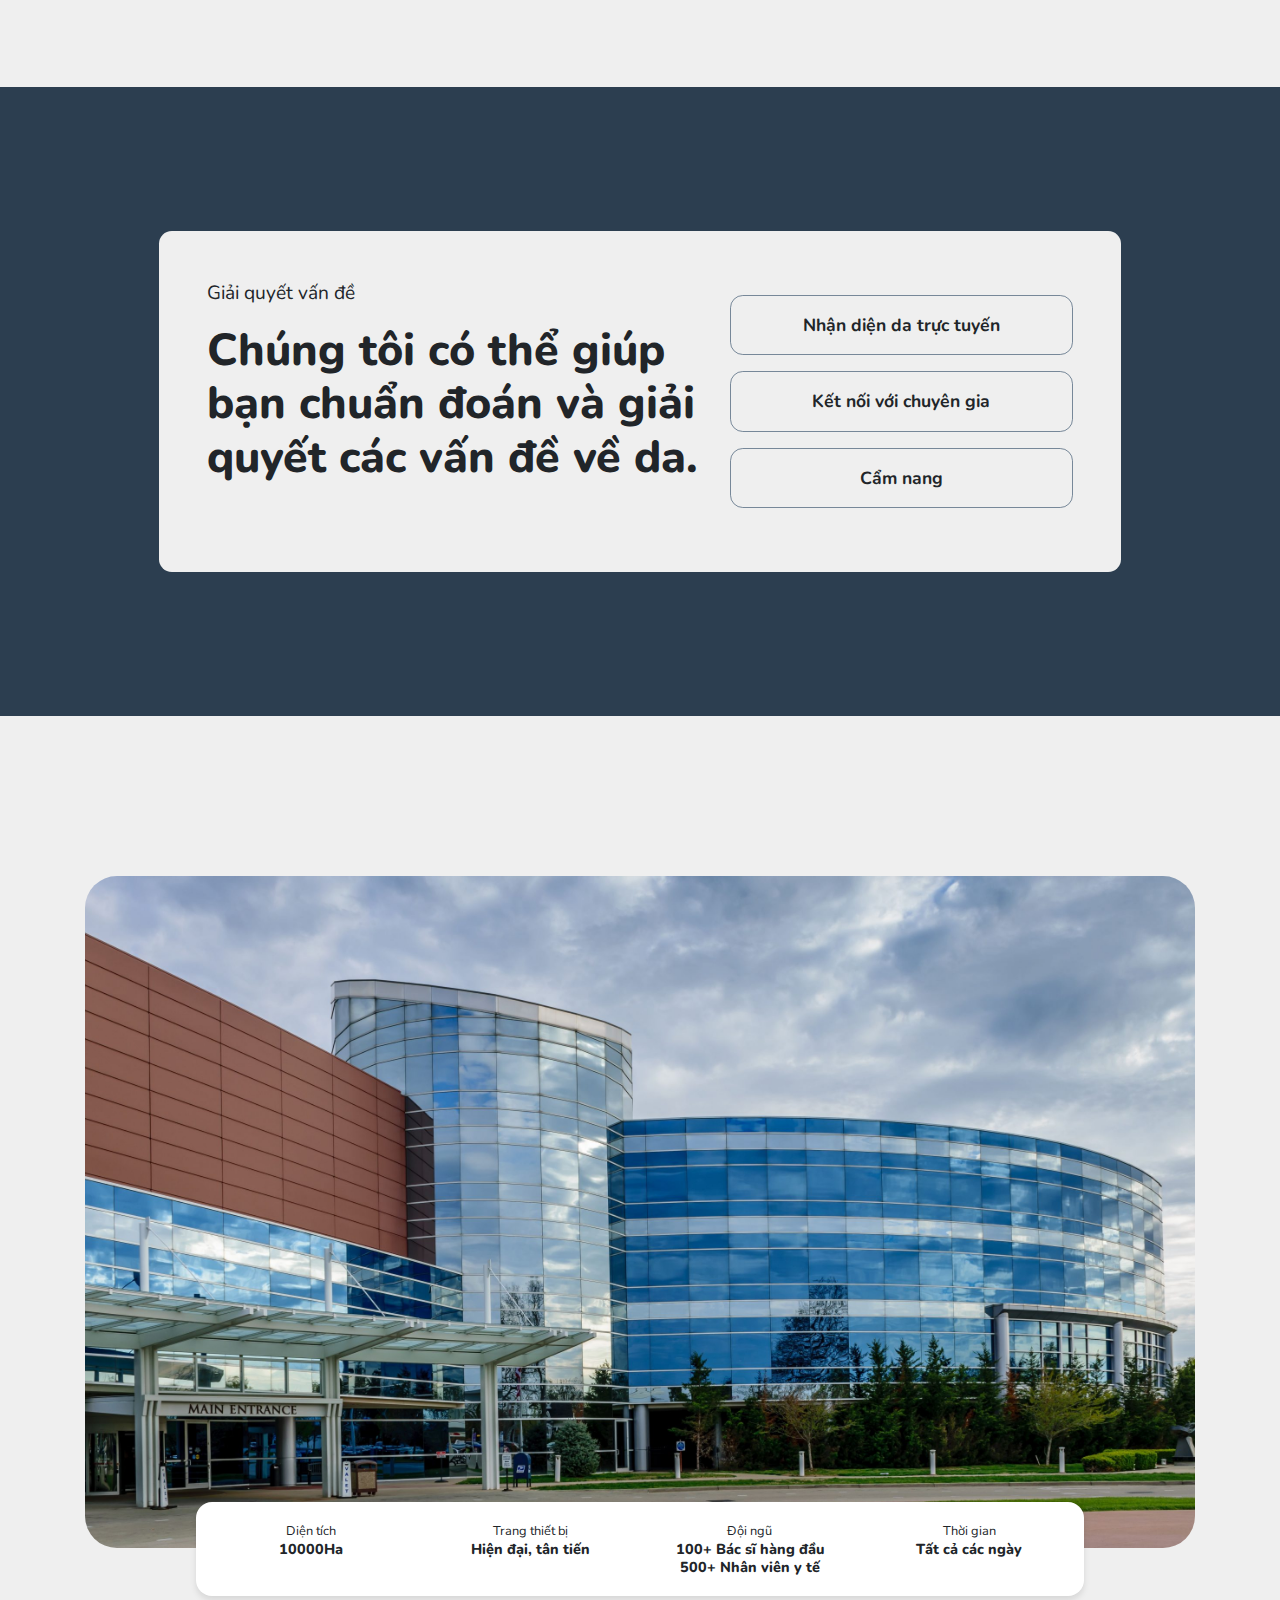
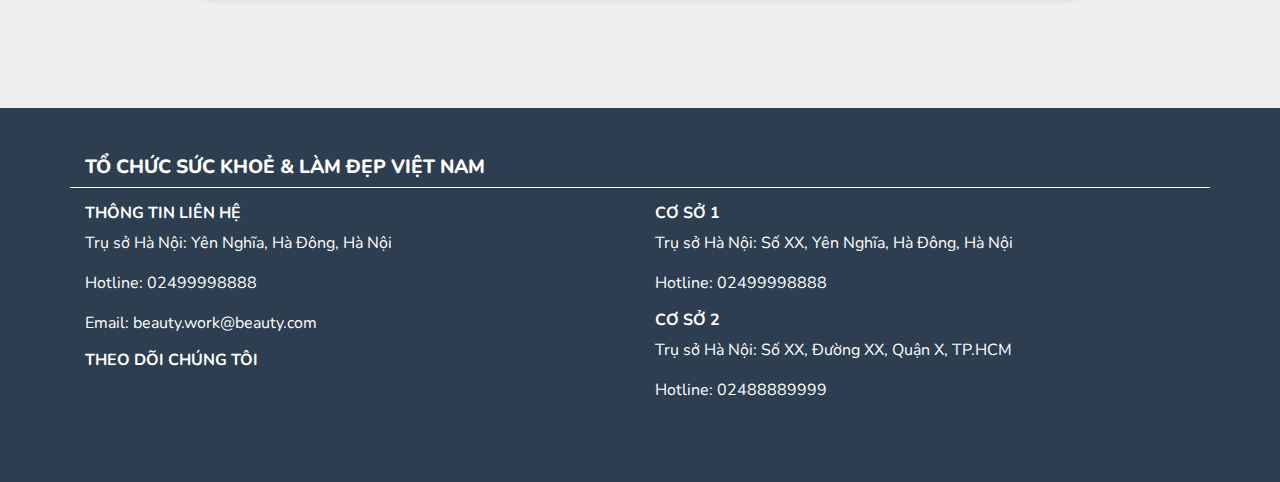
==== commit 9c7cc080: "fix-header" ====
--- a/index.html
+++ b/index.html
@@ -45,7 +45,7 @@
             <div class="head-mid">
                 <ul>
                     <a href="/">
-                        <li>Trang chủ</li>
+                        <li><strong>Trang chủ</strong></li>
                     </a>
                     <a href="/cham-soc-da/">
                         <li>Chăm sóc da</li>
@@ -75,7 +75,7 @@
             <div id="hMenu" class="hMenu">
                 <ul>
                     <a href="/">
-                        <li>Trang chủ</li>
+                        <li><strong>Trang chủ</strong></li>
                     </a>
                     <a href="/cham-soc-da/">
                         <li>Chăm sóc da</li>
--- a/assets/css/trangchu.css
+++ b/assets/css/trangchu.css
@@ -41,8 +41,8 @@
 }
 
 header .head-mid ul li:hover {
-    background-color: var(--color-main);
-    transition: 0.5s;
+    color: var(--color-text);
+    transition: 0.2s;
 }
 
 header .head-mid ul li {
@@ -95,7 +95,6 @@
     font-weight: 700;
     font-size: 30px;
     display: none;
-    display: block;
     margin-top: auto;
     margin-bottom: auto;
 }
@@ -103,6 +102,9 @@
     padding: 0;
 }
 @media (max-width : 1199.98px) {
+    header .inner-header .menu{
+        display: block;
+    }
     header .inner-header .head-mid {
         display: none;
     }
@@ -128,7 +130,6 @@
         padding: 1rem 0;
     }
 }
-
 /* End Header */
 
 /* Section One */
@@ -264,7 +265,7 @@
     width: 150px;
     height: 150px;
     border-radius: 50%;
-    object-fit: contain;
+    object-fit: cover;
     margin-top: 30px;
     margin-bottom: 20px;
 }
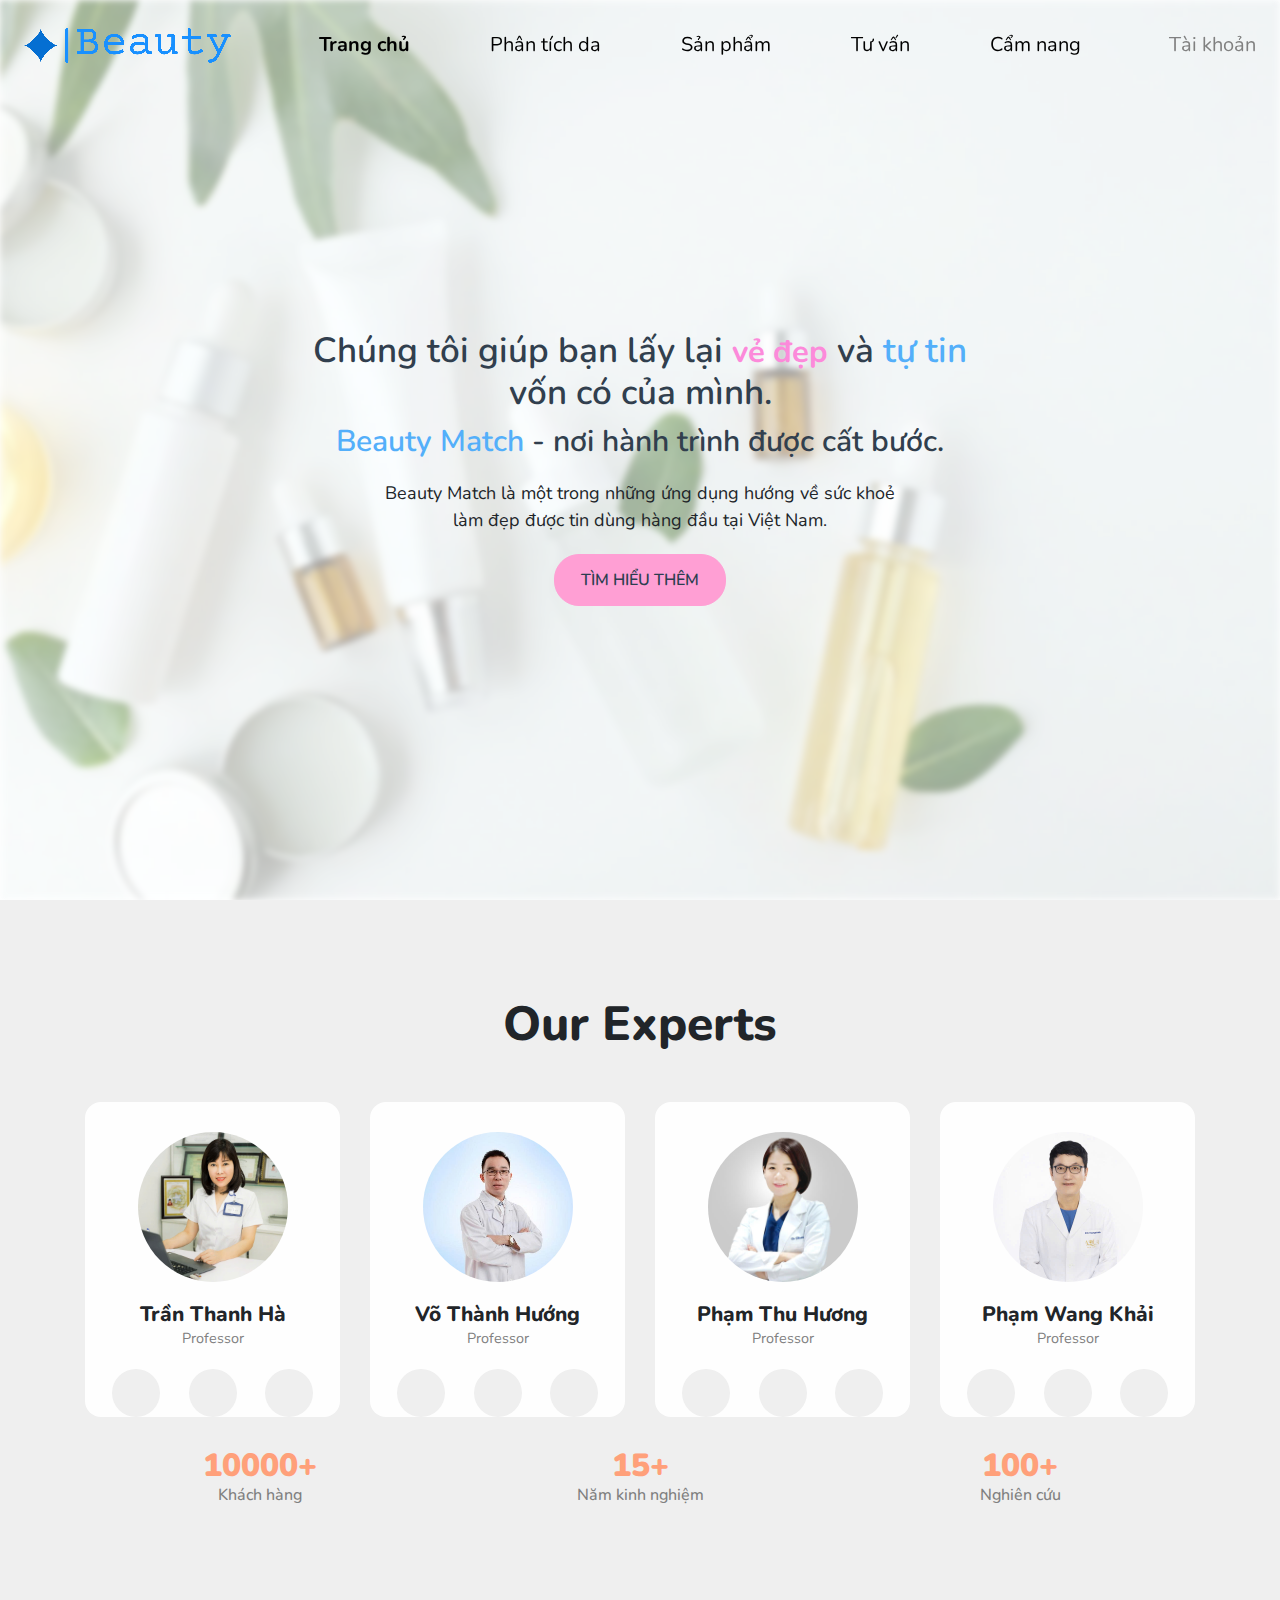
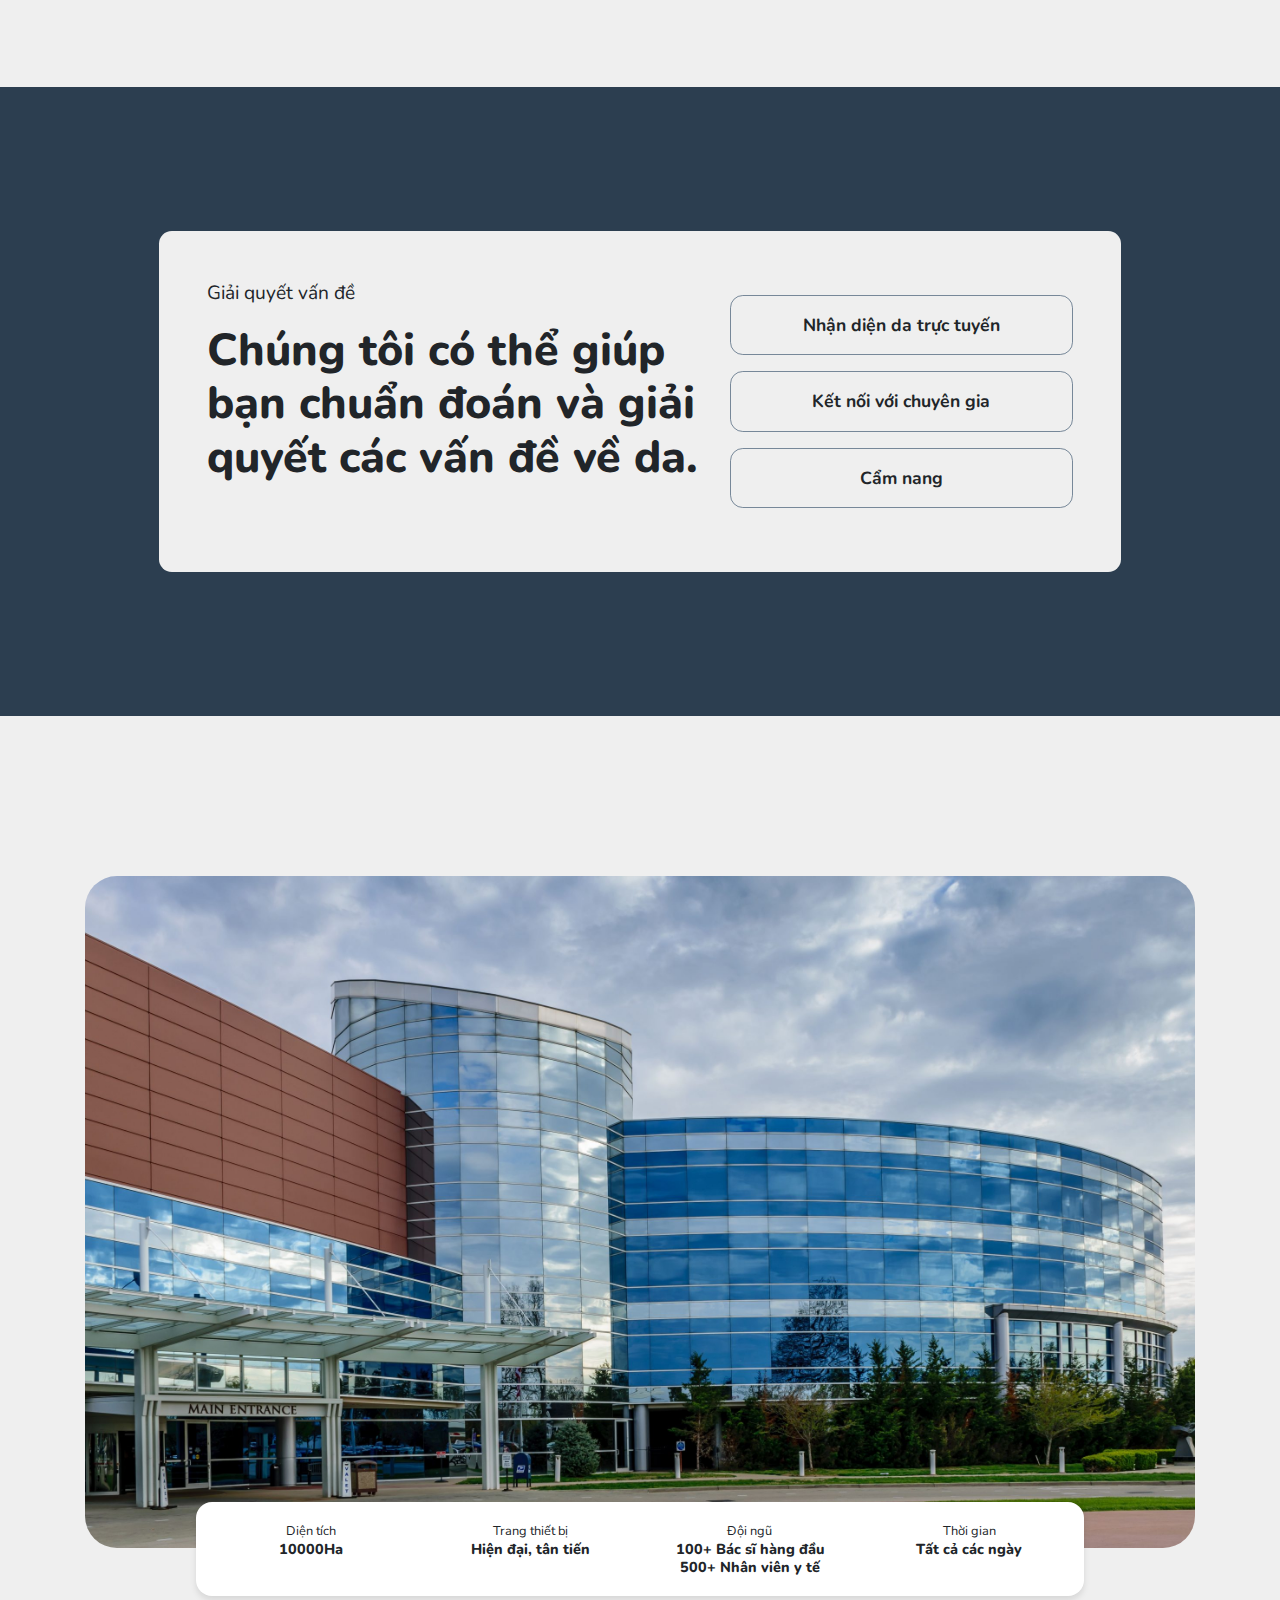
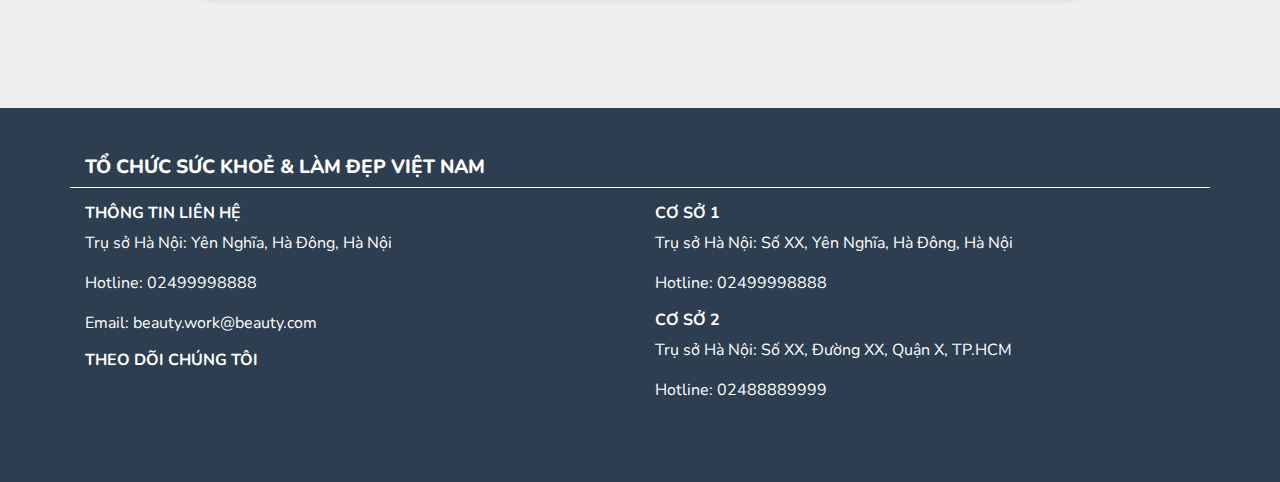
==== commit 32263ee2: "almost done" ====
--- a/index.html
+++ b/index.html
@@ -48,7 +48,7 @@
                         <li><strong>Trang chủ</strong></li>
                     </a>
                     <a href="/cham-soc-da/">
-                        <li>Chăm sóc da</li>
+                        <li>Phân tích da</li>
                     </a>
                     <a href="/san-pham/">
                         <li>Sản phẩm</li>
@@ -63,7 +63,7 @@
             </div>
 
             <div class="head-right">
-                <a href="">
+                <a href="/tai-khoan/">
                     <p>Tài khoản</p>
                 </a>
             </div>
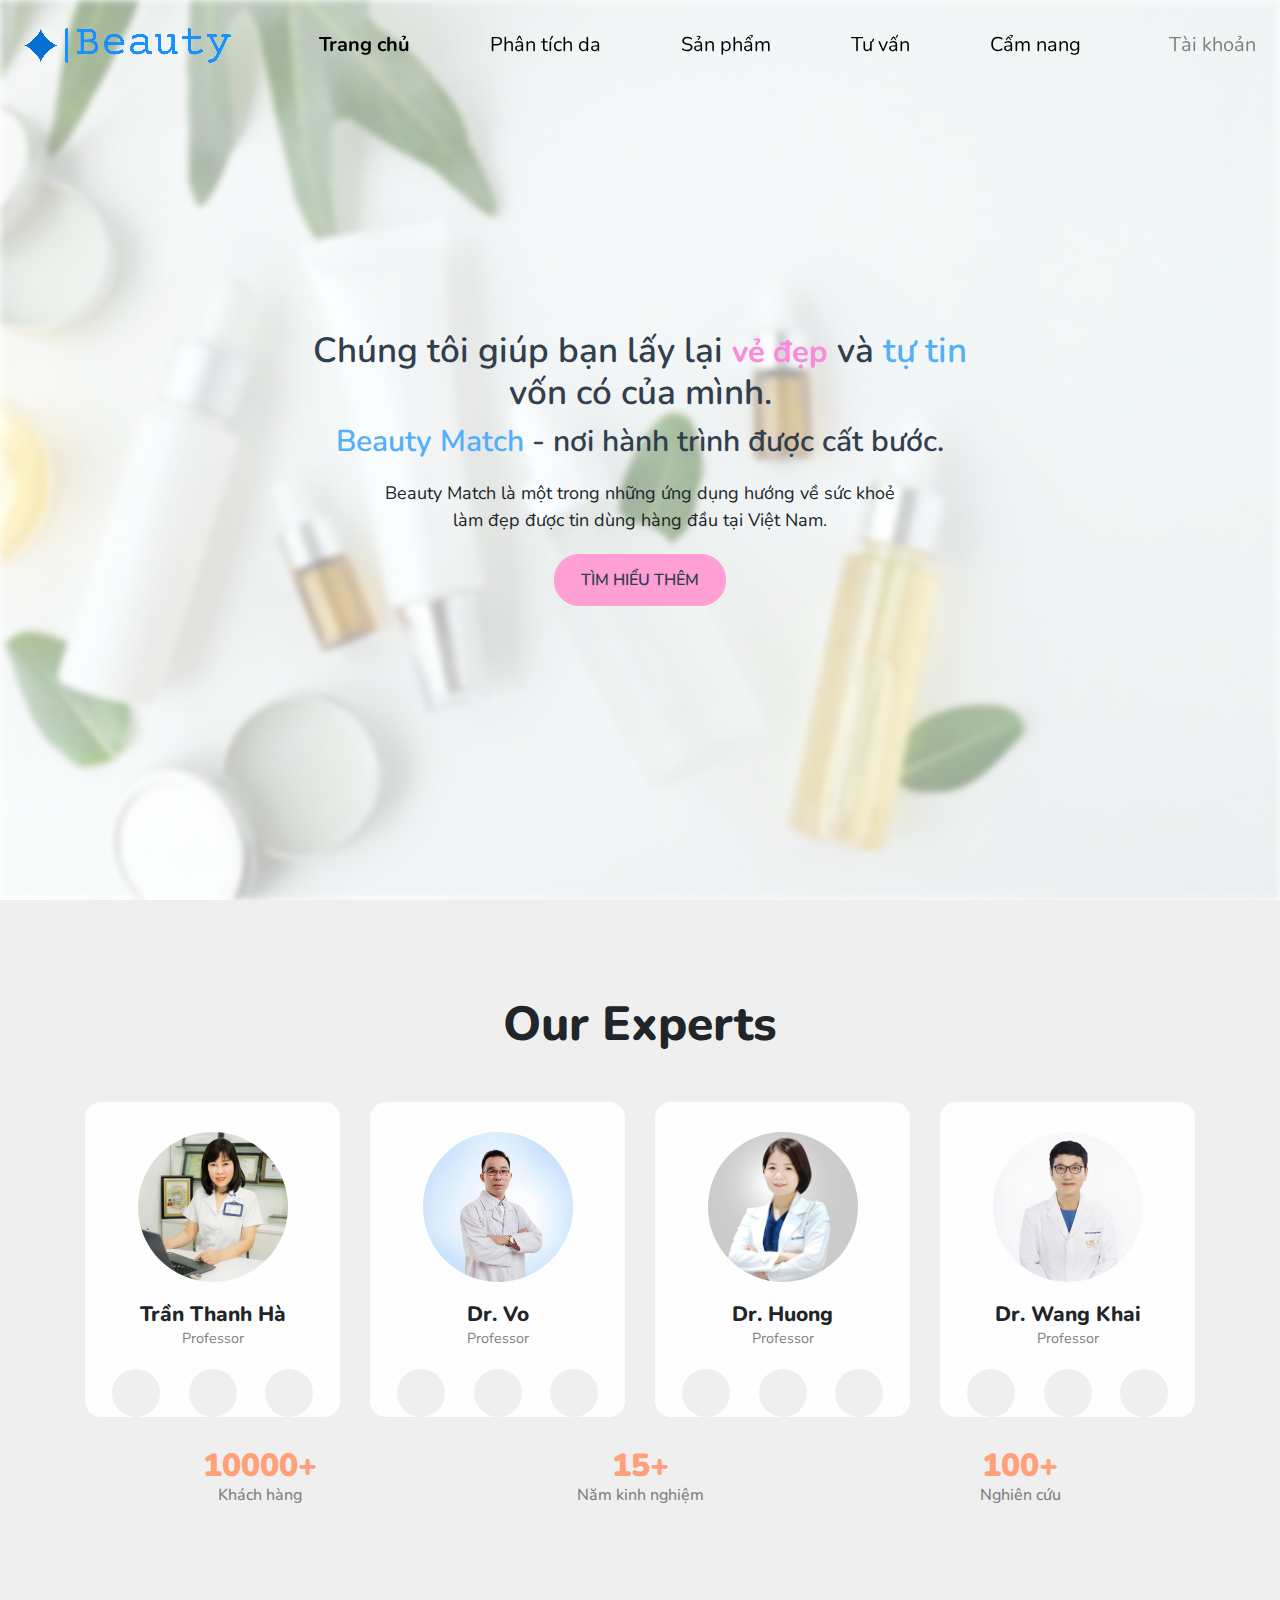
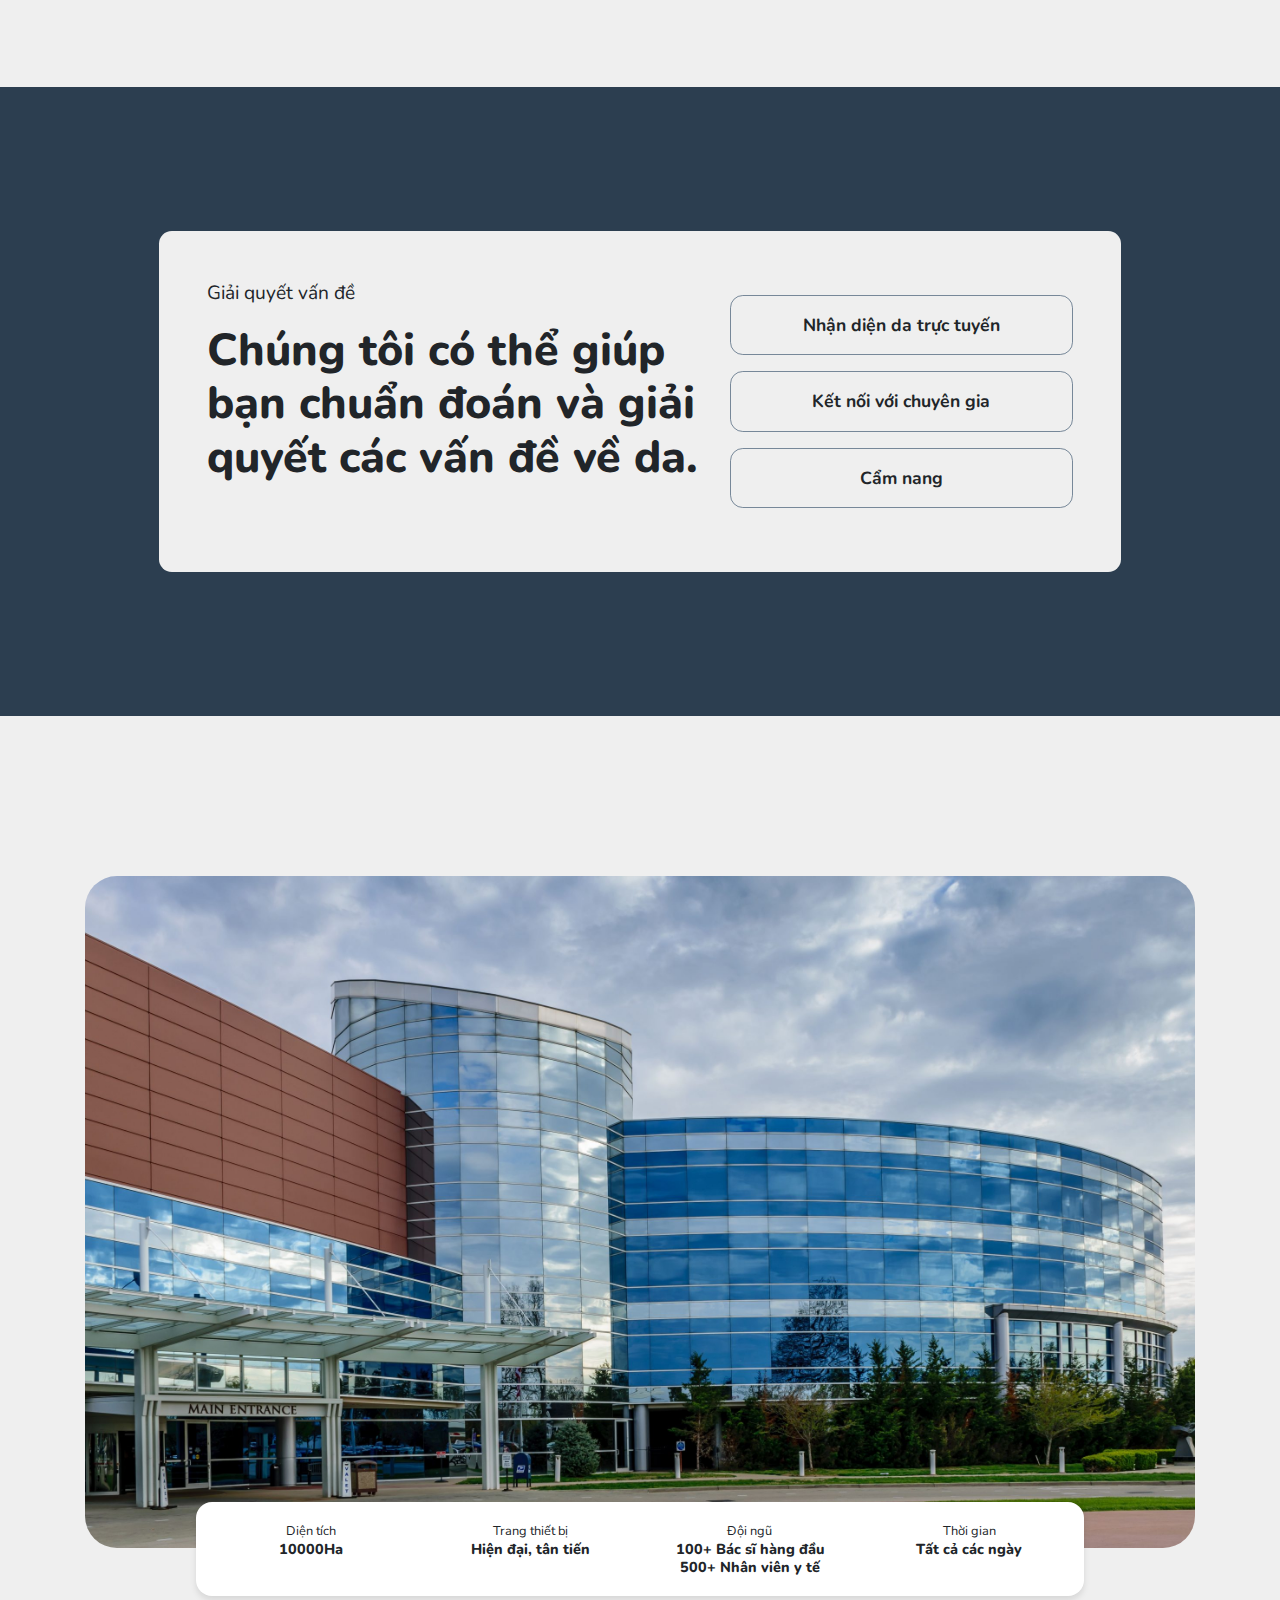
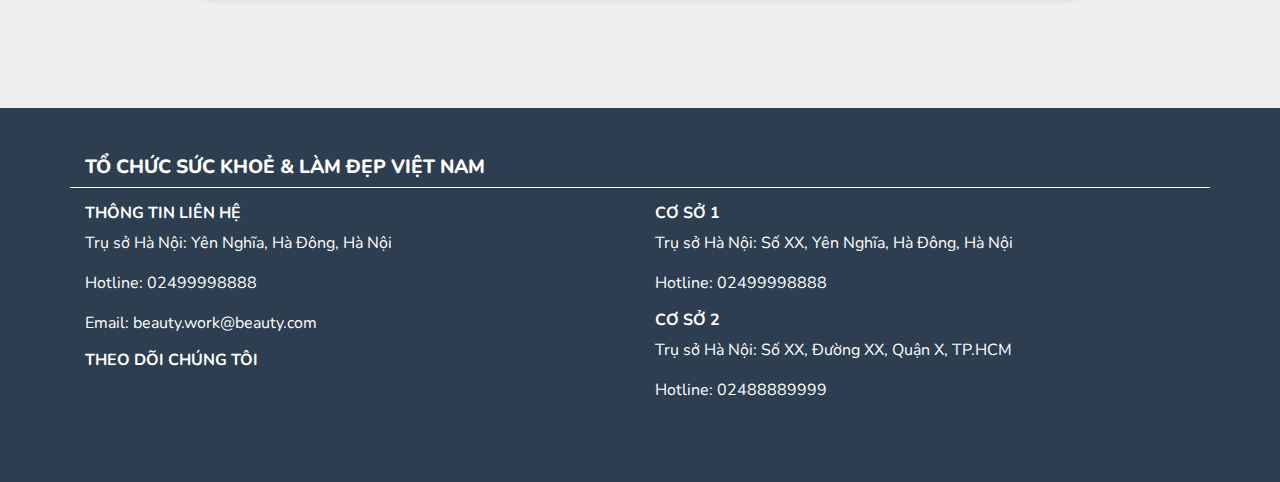
==== commit b0a05562: "fix loi chinh ta" ====
--- a/index.html
+++ b/index.html
@@ -141,7 +141,7 @@
                         <div class="col-xl-3 col-lg-6 col-md-6 col-sm-12">
                             <div class="item">
                                 <img src="/assets/images/professor-2.jpg" alt="">
-                                <h4>Võ Thành Hướng</h4>
+                                <h4>Dr. Vo</h4>
                                 <p>Professor</p>
                                 <ul>
                                     <a href="">
@@ -159,7 +159,7 @@
                         <div class="col-xl-3 col-lg-6 col-md-6 col-sm-12">
                             <div class="item">
                                 <img src="/assets/images/professor-3.jpg" alt="">
-                                <h4>Phạm Thu Hương</h4>
+                                <h4>Dr. Huong</h4>
                                 <p>Professor</p>
                                 <ul>
                                     <a href="">
@@ -177,7 +177,7 @@
                         <div class="col-xl-3 col-lg-6 col-md-6 col-sm-12">
                             <div class="item">
                                 <img src="/assets/images/professor-4.jpg" alt="">
-                                <h4>Phạm Wang Khải</h4>
+                                <h4>Dr. Wang Khai</h4>
                                 <p>Professor</p>
                                 <ul>
                                     <a href="">
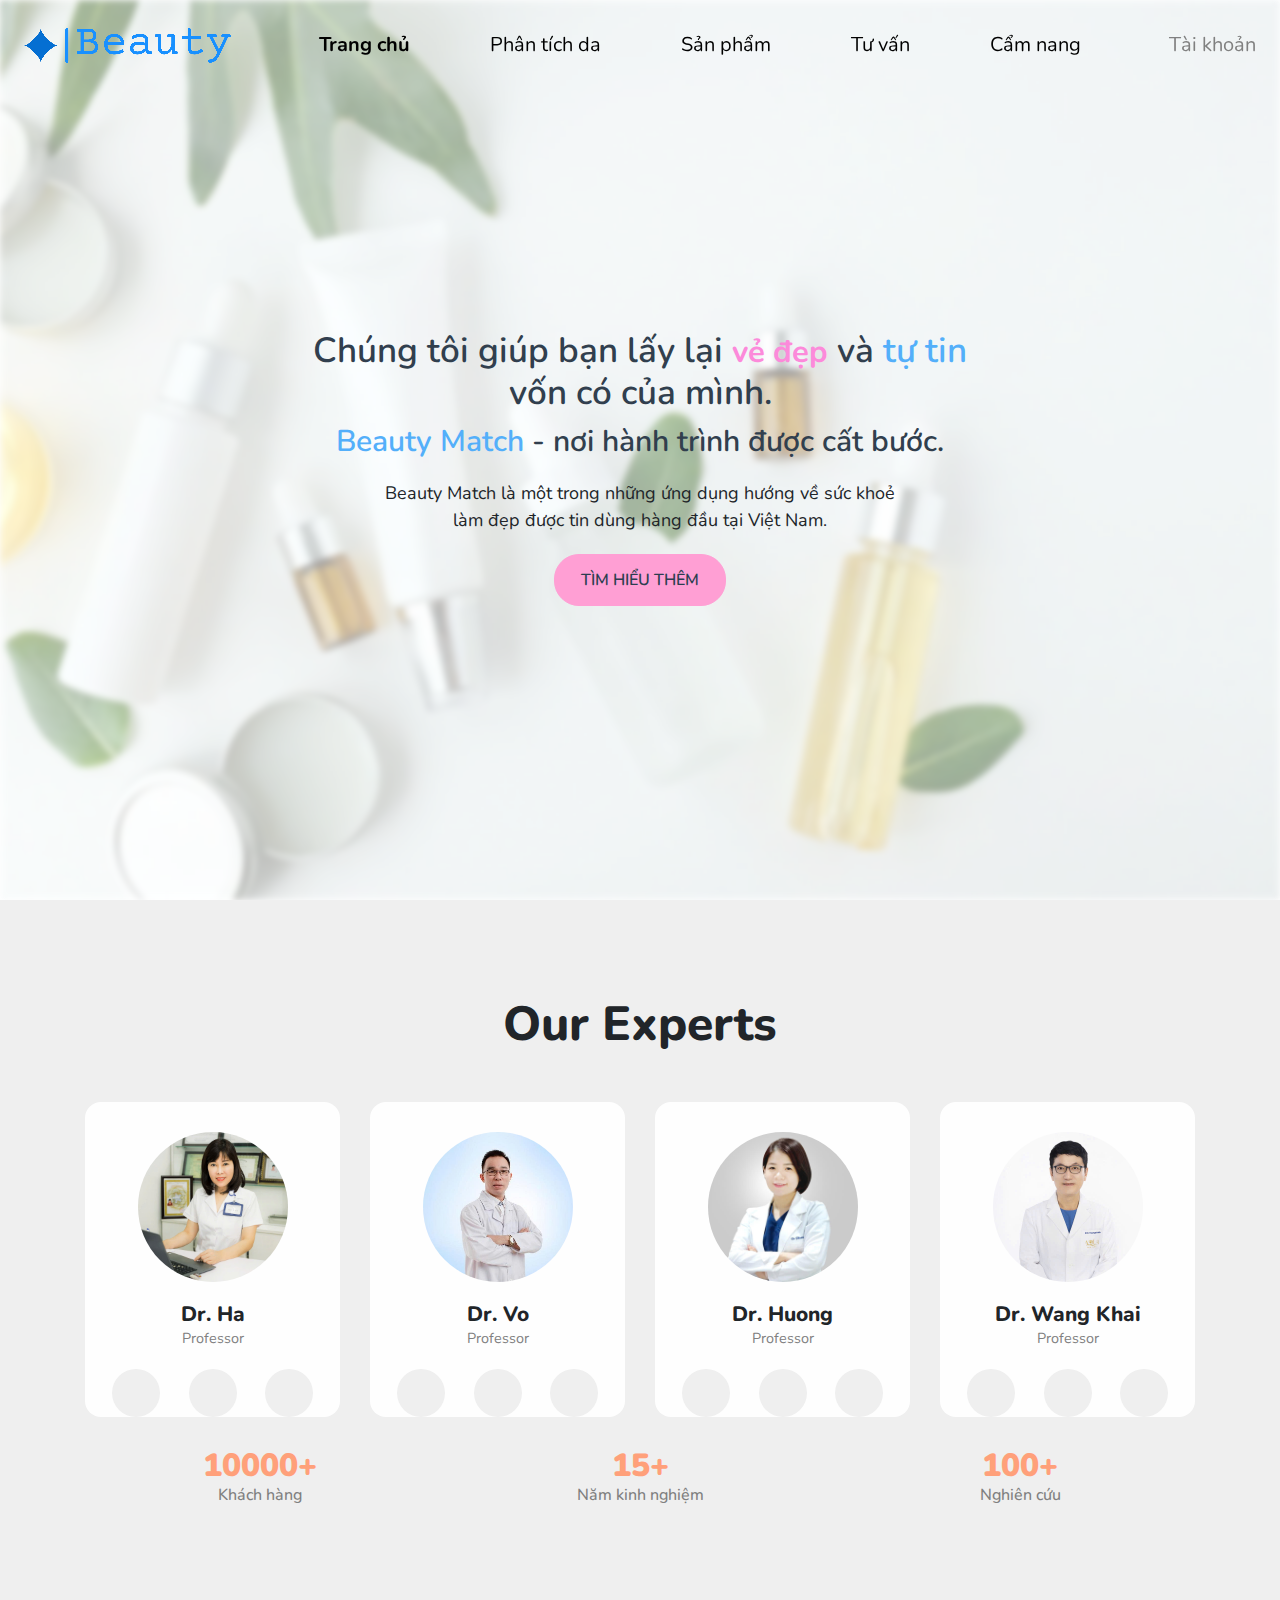
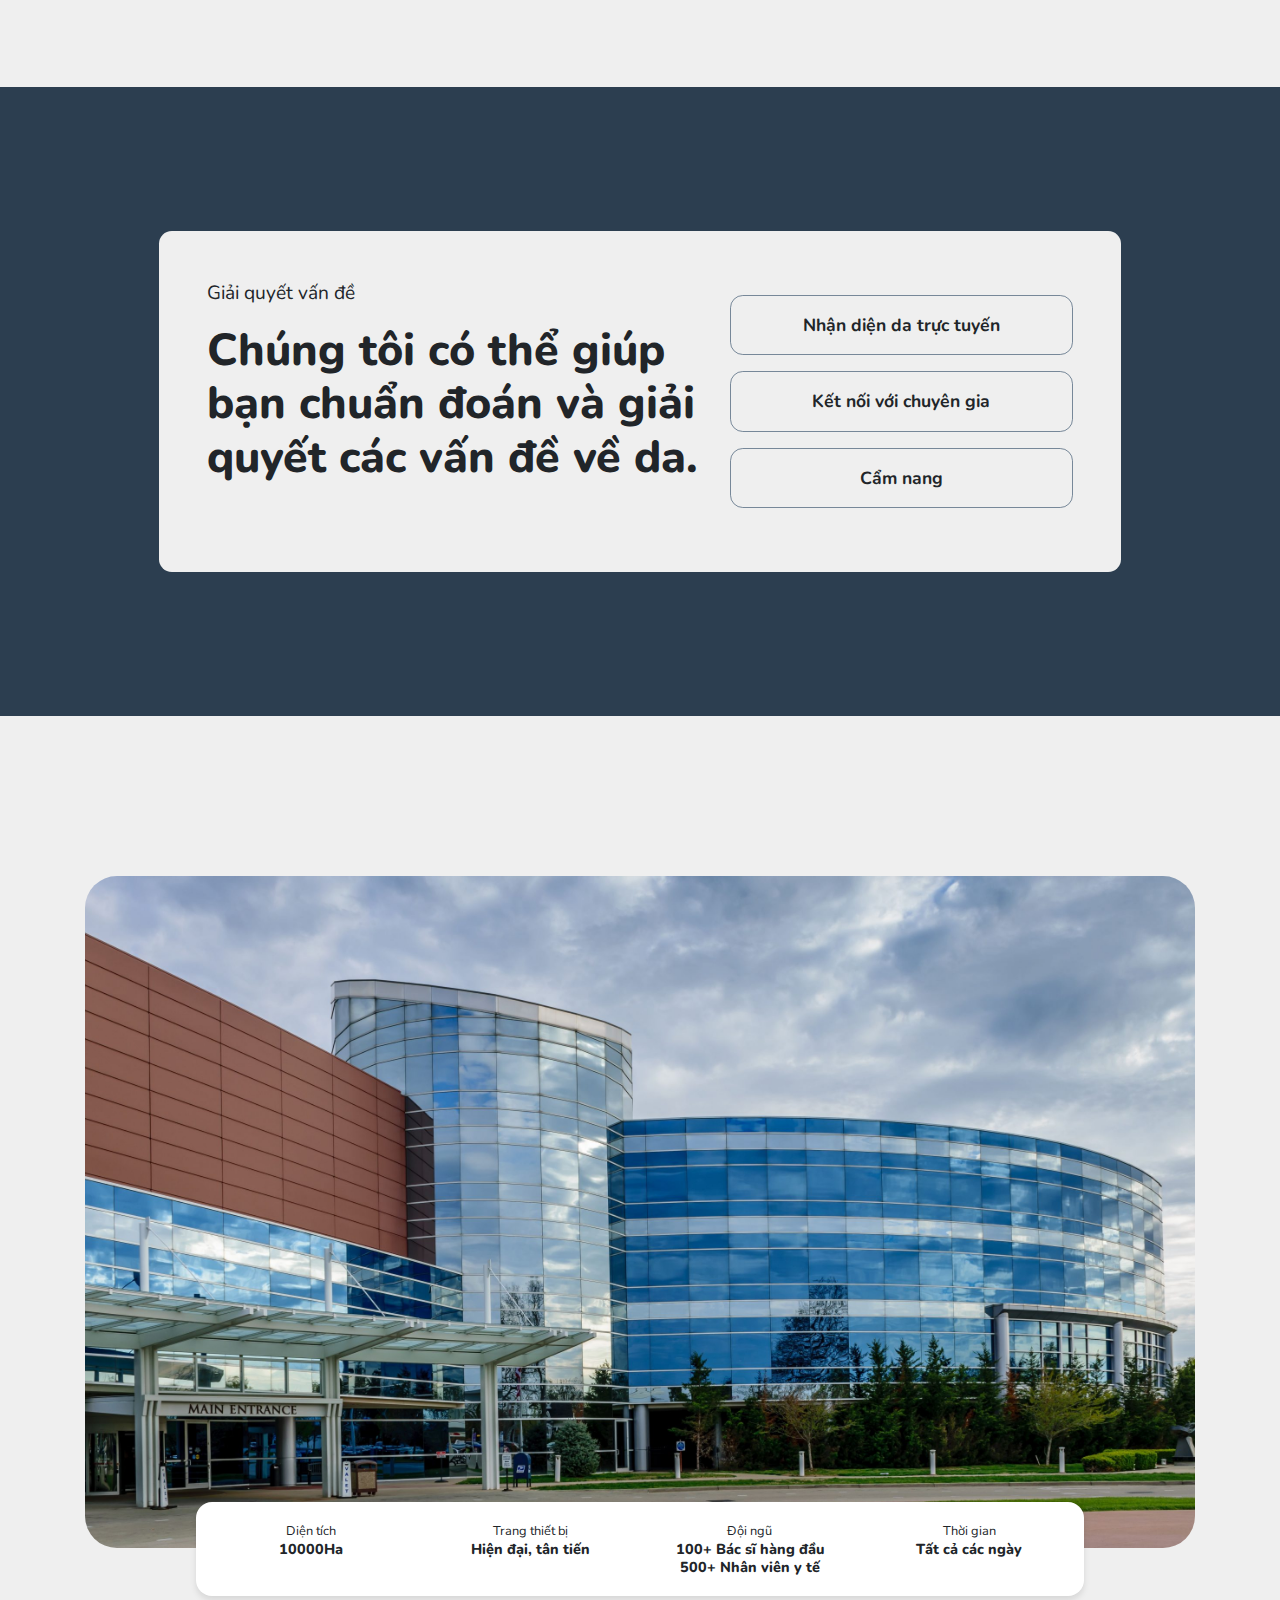
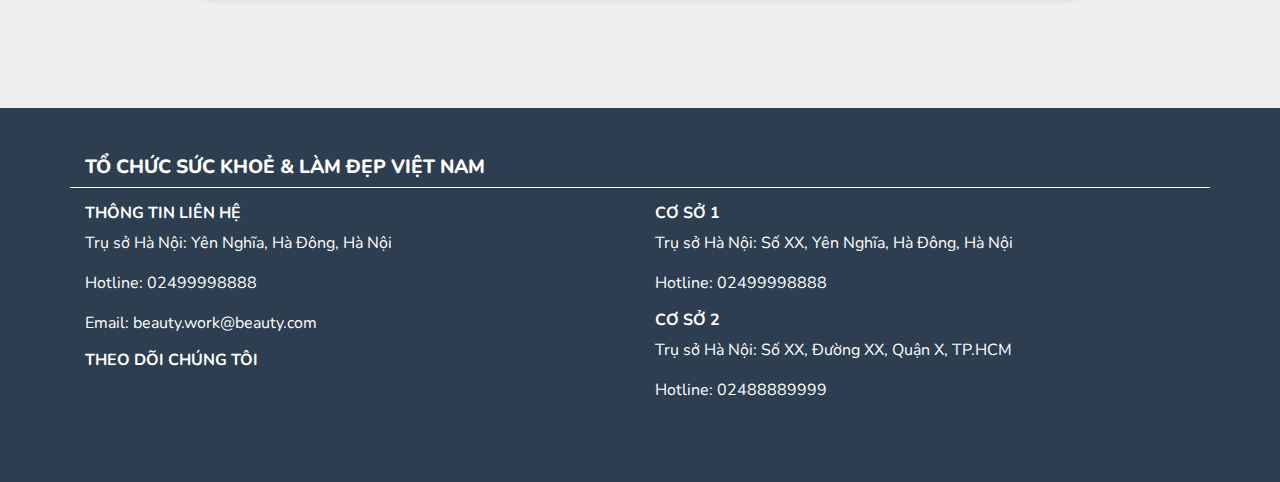
==== commit 11df3ec4: "fix loi chinh ta" ====
--- a/index.html
+++ b/index.html
@@ -123,7 +123,7 @@
                         <div class="col-xl-3 col-lg-6 col-md-6 col-sm-12">
                             <div class="item">
                                 <img src="/assets/images/professor-1.jpg" alt="">
-                                <h4>Trần Thanh Hà</h4>
+                                <h4>Dr. Ha</h4>
                                 <p>Professor</p>
                                 <ul>
                                     <a href="">
